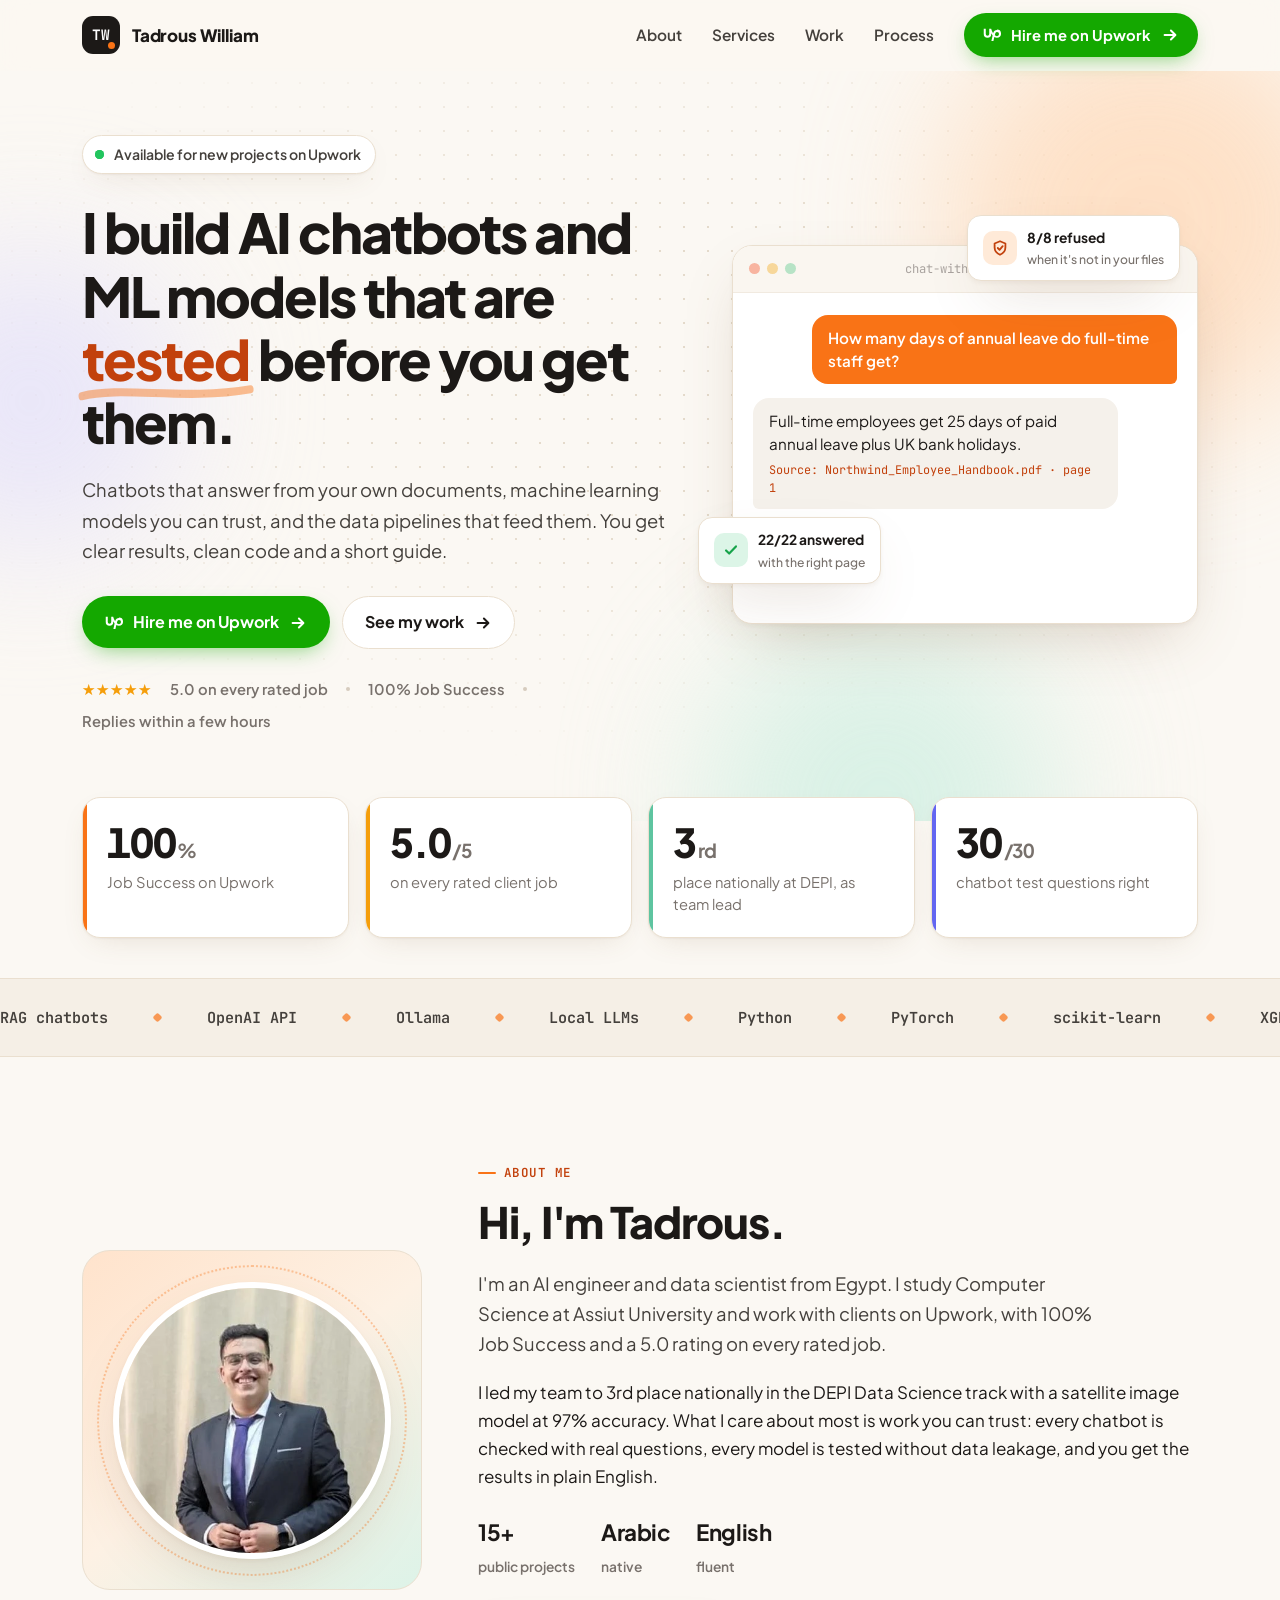
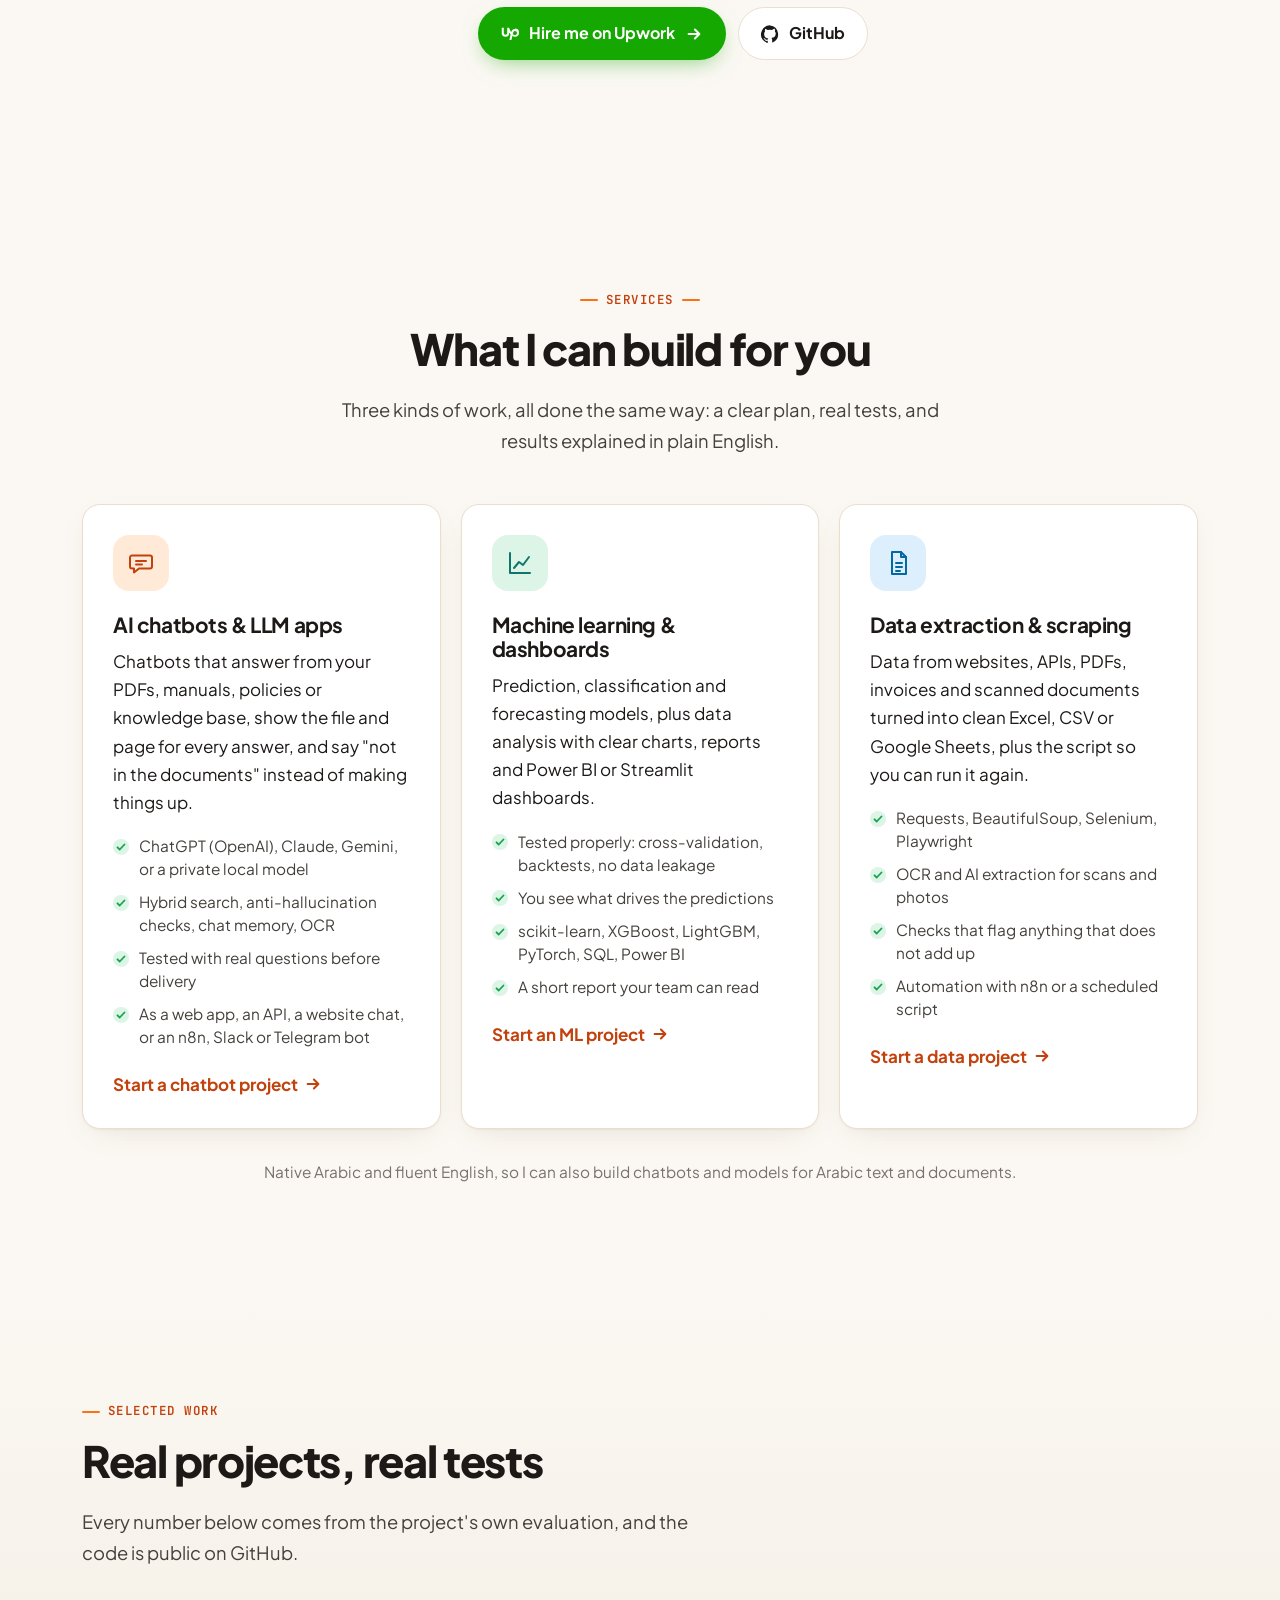
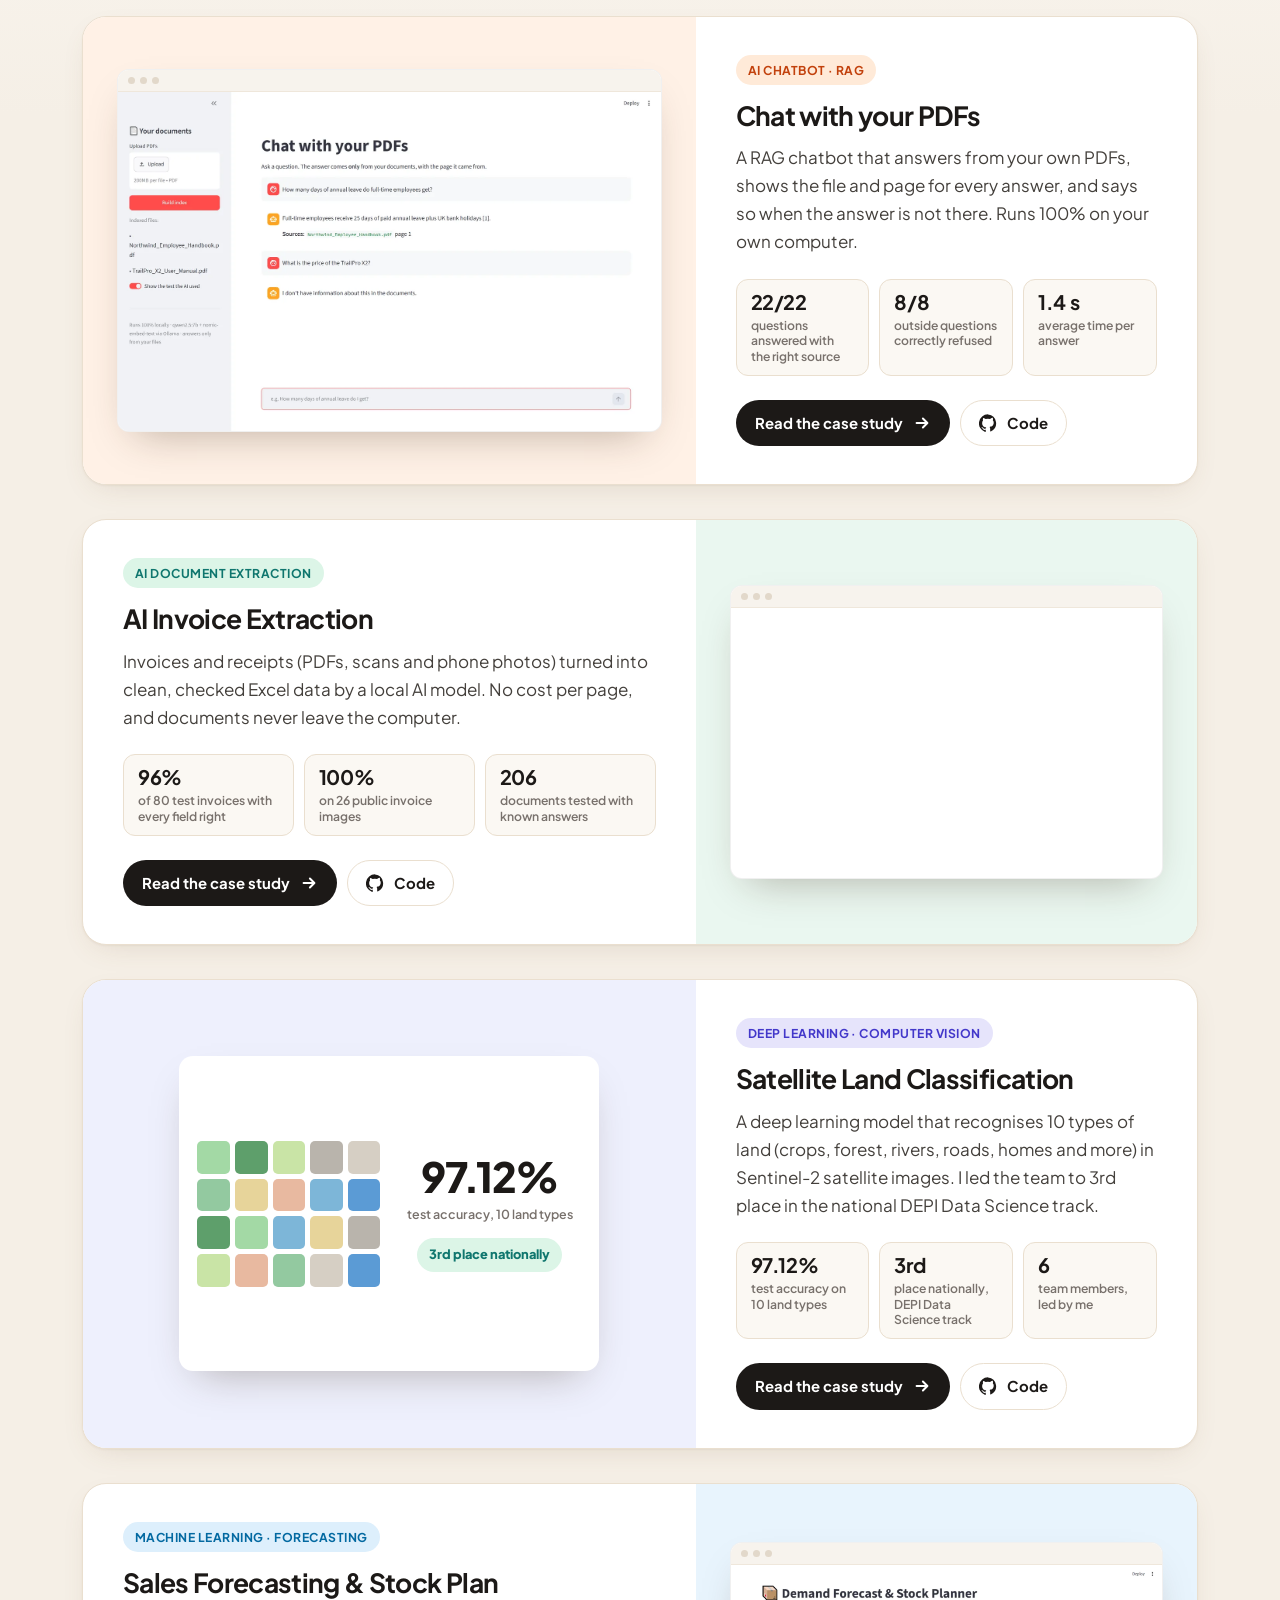
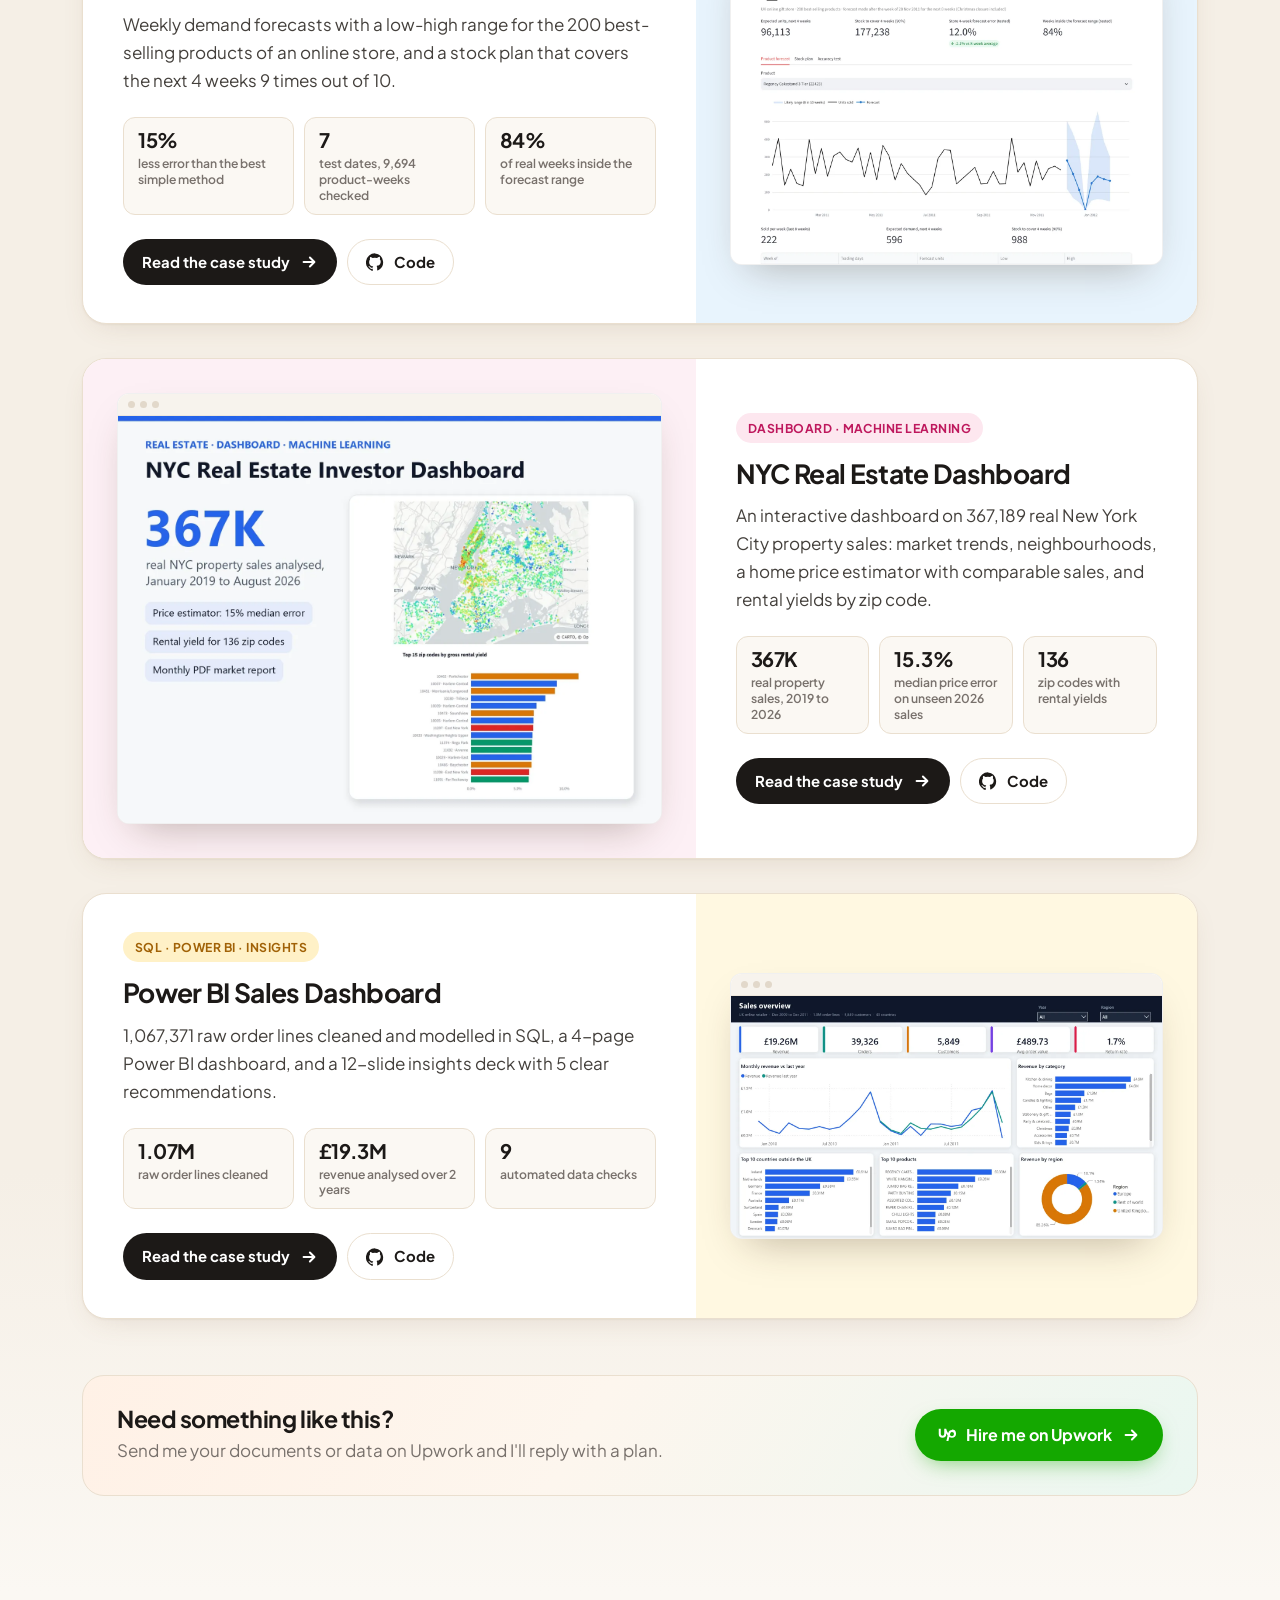
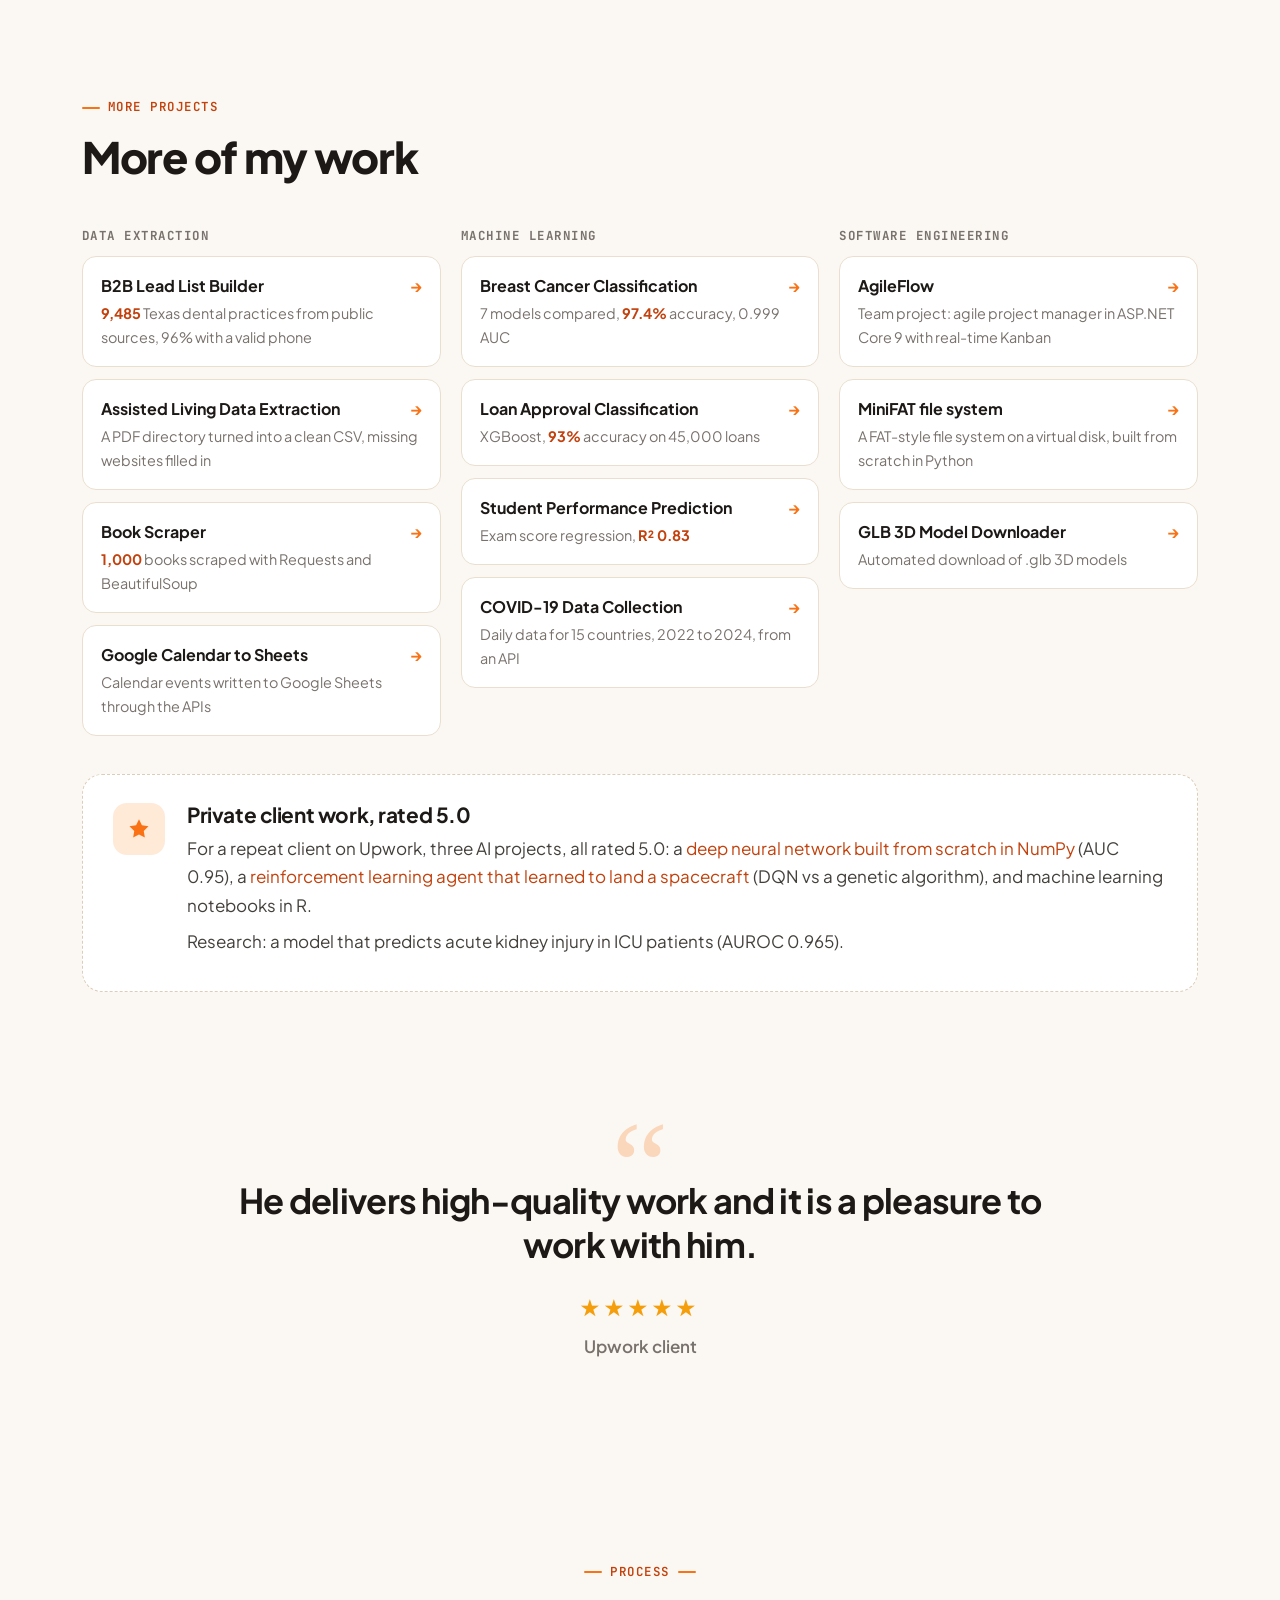
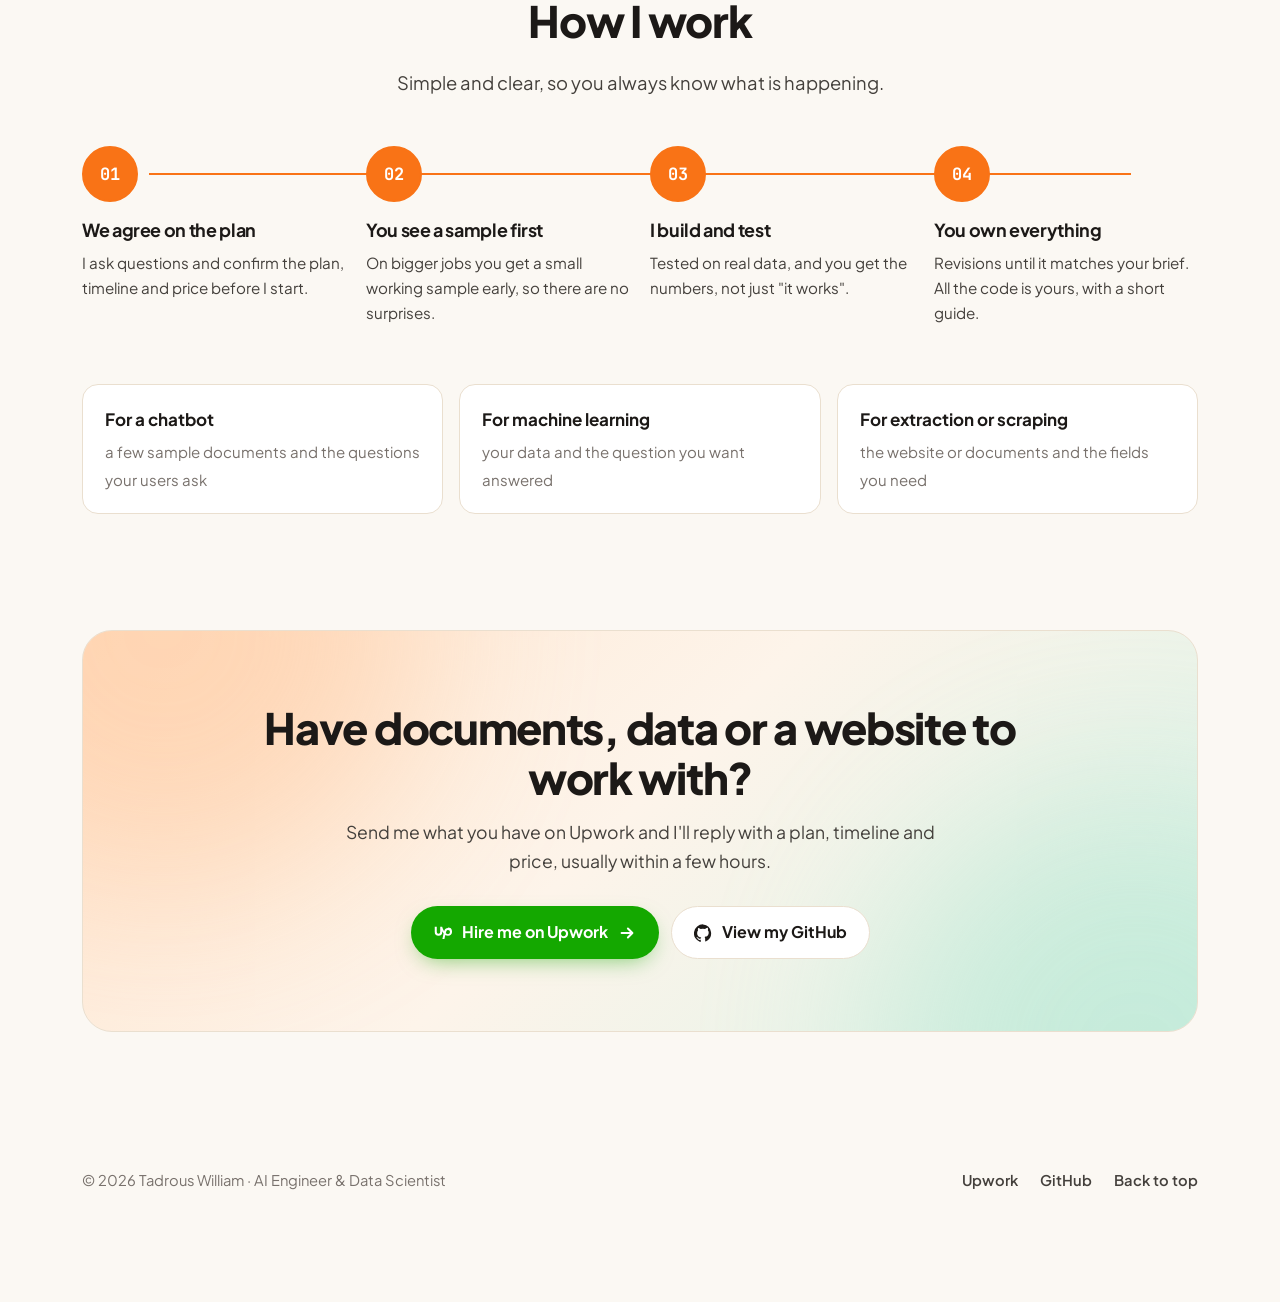
==== index.html @ ca78f8ed "Portfolio website: home page, 6 case studies, light animated design" ====
<!doctype html>
<html lang="en">
<head>
<meta charset="utf-8">
<meta name="viewport" content="width=device-width, initial-scale=1">
<title>Tadrous William | AI Engineer &amp; Data Scientist (RAG, ML)</title>
<meta name="description" content="Freelance AI engineer and data scientist. I build RAG chatbots that answer from your documents, tested ML models and data pipelines. 100% Job Success on Upwork.">
<link rel="canonical" href="https://tadrous-william.github.io/">
<meta name="theme-color" content="#FBF8F3">
<meta property="og:type" content="website">
<meta property="og:title" content="Tadrous William | AI Engineer &amp; Data Scientist (RAG, ML)">
<meta property="og:description" content="Freelance AI engineer and data scientist. I build RAG chatbots that answer from your documents, tested ML models and data pipelines. 100% Job Success on Upwork.">
<meta property="og:url" content="https://tadrous-william.github.io/">
<meta property="og:image" content="https://tadrous-william.github.io/og-image.jpg">
<meta property="og:image:width" content="1200">
<meta property="og:image:height" content="630">
<meta name="twitter:card" content="summary_large_image">
<link rel="icon" href="favicon.svg" type="image/svg+xml">
<link rel="icon" href="favicon-32.png" sizes="32x32" type="image/png">
<link rel="apple-touch-icon" href="apple-touch-icon.png">
<link rel="preconnect" href="https://fonts.googleapis.com">
<link rel="preconnect" href="https://fonts.gstatic.com" crossorigin>
<link href="https://fonts.googleapis.com/css2?family=JetBrains+Mono:wght@500;600;700&family=Plus+Jakarta+Sans:wght@400;500;600;700;800&display=swap" rel="stylesheet">
<link rel="stylesheet" href="assets/css/style.css?v=fecb1129">
<script>document.documentElement.classList.add("js")</script>
<script src="assets/js/main.js?v=fecb1129" defer></script>
<script type="application/ld+json">{"@context":"https://schema.org","@type":"Person","name":"Tadrous William","jobTitle":"AI Engineer & Data Scientist","url":"https://tadrous-william.github.io/","sameAs":["https://www.upwork.com/freelancers/~019622575b1d53884b","https://github.com/Tadrous-William"],"address":{"@type":"PostalAddress","addressCountry":"EG"},"knowsAbout":["Retrieval-augmented generation","Machine learning","Data science","Power BI","Web scraping"]}</script>
</head>
<body id="top">
<a class="skip" href="#main">Skip to content</a>
<header class="nav">
  <div class="wrap">
    <a class="brand" href="index.html" aria-label="Tadrous William, home"><span class="mono-mark">TW</span><span>Tadrous William</span></a>
    <nav class="nav-links" aria-label="Main">
      <a href="#about">About</a>
      <a href="#services">Services</a>
      <a href="#work">Work</a>
      <a href="#process">Process</a>
      <a class="btn btn-primary" href="https://www.upwork.com/freelancers/~019622575b1d53884b" target="_blank" rel="noopener"><svg viewBox="0 0 24 24" fill="currentColor" aria-hidden="true"><path d="M18.6 13.5c-1 0-2-.4-2.8-1.1l.2-1.1v-.1c.2-1.2.9-3.2 2.6-3.2a2.7 2.7 0 0 1 0 5.5Zm0-8.2c-2.4 0-4.3 1.6-5.1 4.2-1.2-1.8-2.1-4-2.6-5.8H8.3v7.1a2.3 2.3 0 0 1-4.6 0V3.7H1v7.1a5 5 0 0 0 10 0V9.6c.5 1 1.1 2 1.8 2.9l-1.6 7.4h2.7l1.2-5.4c1 .7 2.2 1.1 3.5 1.1a5.4 5.4 0 0 0 0-10.9Z"/></svg>Hire me on Upwork<svg class="arrow" viewBox="0 0 20 20" fill="none" stroke="currentColor" stroke-width="2.2" stroke-linecap="round" stroke-linejoin="round" aria-hidden="true"><path d="M4 10h11M11 5l5 5-5 5"/></svg></a>
    </nav>
    <button class="menu-btn" aria-label="Open menu" aria-expanded="false"><span></span><span></span><span></span></button>
  </div>
</header>
<main id="main">

<!-- HERO -->
<section class="hero">
  <div class="bg-dots"></div><div class="blob b1"></div><div class="blob b2"></div><div class="blob b3"></div>
  <div class="wrap hero-grid">
    <div>
      <div class="status rise"><span class="pulse"></span>Available for new projects on Upwork</div>
      <h1 class="rise d1">I build AI chatbots and ML models that are <span class="hl">tested<svg viewBox="0 0 200 20" preserveAspectRatio="none" aria-hidden="true"><path d="M3 14 C 50 5, 120 18, 197 8"/></svg></span> before you get them.</h1>
      <p class="lead rise d2">Chatbots that answer from your own documents, machine learning models you can trust, and the data pipelines that feed them. You get clear results, clean code and a short guide.</p>
      <div class="cta-row rise d3">
        <a class="btn btn-primary" href="https://www.upwork.com/freelancers/~019622575b1d53884b" target="_blank" rel="noopener"><svg viewBox="0 0 24 24" fill="currentColor" aria-hidden="true"><path d="M18.6 13.5c-1 0-2-.4-2.8-1.1l.2-1.1v-.1c.2-1.2.9-3.2 2.6-3.2a2.7 2.7 0 0 1 0 5.5Zm0-8.2c-2.4 0-4.3 1.6-5.1 4.2-1.2-1.8-2.1-4-2.6-5.8H8.3v7.1a2.3 2.3 0 0 1-4.6 0V3.7H1v7.1a5 5 0 0 0 10 0V9.6c.5 1 1.1 2 1.8 2.9l-1.6 7.4h2.7l1.2-5.4c1 .7 2.2 1.1 3.5 1.1a5.4 5.4 0 0 0 0-10.9Z"/></svg>Hire me on Upwork<svg class="arrow" viewBox="0 0 20 20" fill="none" stroke="currentColor" stroke-width="2.2" stroke-linecap="round" stroke-linejoin="round" aria-hidden="true"><path d="M4 10h11M11 5l5 5-5 5"/></svg></a>
        <a class="btn btn-ghost" href="#work">See my work<svg class="arrow" viewBox="0 0 20 20" fill="none" stroke="currentColor" stroke-width="2.2" stroke-linecap="round" stroke-linejoin="round" aria-hidden="true"><path d="M4 10h11M11 5l5 5-5 5"/></svg></a>
      </div>
      <div class="trust rise d3"><span class="stars" aria-hidden="true">★★★★★</span><span>5.0 on every rated job</span><span class="dot"></span><span>100% Job Success</span><span class="dot"></span><span>Replies within a few hours</span></div>
    </div>
    <div class="demo rise d4" aria-label="Animated demo of the PDF chatbot answering questions with sources">
      <div class="window">
        <div class="window-bar"><i></i><i></i><i></i><span>chat-with-your-pdfs</span></div>
        <div class="chat" aria-live="off"><div class="typing"><b></b><b></b><b></b></div></div>
      </div>
      <div class="chip-float c1"><span class="ic" style="background:#DCF5E7"><svg viewBox="0 0 20 20" fill="none" stroke="#16A34A" stroke-width="2.4" stroke-linecap="round" stroke-linejoin="round" aria-hidden="true"><path d="M4.5 10.5l3.5 3.5 7.5-8"/></svg></span><div>22/22 answered<small>with the right page</small></div></div>
      <div class="chip-float c2"><span class="ic" style="background:#FFEAD8"><svg viewBox="0 0 20 20" fill="none" stroke="#C2410C" stroke-width="2" stroke-linecap="round" stroke-linejoin="round" aria-hidden="true"><path d="M10 2.5l6 2.5v4.5c0 4-2.6 6.6-6 8-3.4-1.4-6-4-6-8V5z"/><path d="M7.5 10l2 2 3.5-4"/></svg></span><div>8/8 refused<small>when it's not in your files</small></div></div>
    </div>
  </div>
</section>

<!-- PROOF -->
<section class="proof" aria-label="Results">
  <div class="wrap proof-grid">
    <div class="stat reveal" style="--c:#F97316"><div class="num"><span data-count="100">100</span><small>%</small></div><p>Job Success on Upwork</p></div>
    <div class="stat reveal d1" style="--c:#F59E0B"><div class="num"><span data-count="5" data-decimals="1">5.0</span><small>/5</small></div><p>on every rated client job</p></div>
    <div class="stat reveal d2" style="--c:#5EC4A0"><div class="num"><span data-count="3">3</span><small>rd</small></div><p>place nationally at DEPI, as team lead</p></div>
    <div class="stat reveal d3" style="--c:#6366F1"><div class="num"><span data-count="30">30</span><small>/30</small></div><p>chatbot test questions right</p></div>
  </div>
</section>

<div class="marquee" aria-hidden="true"><div class="marquee-track"><span>RAG chatbots</span><span>OpenAI API</span><span>Ollama</span><span>Local LLMs</span><span>Python</span><span>PyTorch</span><span>scikit-learn</span><span>XGBoost</span><span>LightGBM</span><span>Streamlit</span><span>FastAPI</span><span>n8n</span><span>Power BI</span><span>SQL</span><span>OCR</span><span>Web scraping</span><span>Selenium</span><span>Playwright</span><span>Excel automation</span><span>RAG chatbots</span><span>OpenAI API</span><span>Ollama</span><span>Local LLMs</span><span>Python</span><span>PyTorch</span><span>scikit-learn</span><span>XGBoost</span><span>LightGBM</span><span>Streamlit</span><span>FastAPI</span><span>n8n</span><span>Power BI</span><span>SQL</span><span>OCR</span><span>Web scraping</span><span>Selenium</span><span>Playwright</span><span>Excel automation</span></div></div>

<!-- ABOUT -->
<section id="about">
  <div class="wrap about-grid">
    <div class="portrait reveal"><span class="ring r2"></span><div class="photo"><img src="assets/img/portrait.webp" alt="Tadrous William" width="440" height="440" loading="lazy"></div></div>
    <div class="reveal d1">
      <span class="eyebrow">About me</span>
      <h2>Hi, I'm Tadrous.</h2>
      <p class="lead">I'm an AI engineer and data scientist from Egypt. I study Computer Science at Assiut University and work with clients on Upwork, with 100% Job Success and a 5.0 rating on every rated job.</p>
      <p>I led my team to 3rd place nationally in the DEPI Data Science track with a satellite image model at 97% accuracy. What I care about most is work you can trust: every chatbot is checked with real questions, every model is tested without data leakage, and you get the results in plain English.</p>
      <div class="facts">
        <div><b>15+</b><span>public projects</span></div>
        <div><b>Arabic</b><span>native</span></div>
        <div><b>English</b><span>fluent</span></div>
      </div>
      <div class="cta-row"><a class="btn btn-primary" href="https://www.upwork.com/freelancers/~019622575b1d53884b" target="_blank" rel="noopener"><svg viewBox="0 0 24 24" fill="currentColor" aria-hidden="true"><path d="M18.6 13.5c-1 0-2-.4-2.8-1.1l.2-1.1v-.1c.2-1.2.9-3.2 2.6-3.2a2.7 2.7 0 0 1 0 5.5Zm0-8.2c-2.4 0-4.3 1.6-5.1 4.2-1.2-1.8-2.1-4-2.6-5.8H8.3v7.1a2.3 2.3 0 0 1-4.6 0V3.7H1v7.1a5 5 0 0 0 10 0V9.6c.5 1 1.1 2 1.8 2.9l-1.6 7.4h2.7l1.2-5.4c1 .7 2.2 1.1 3.5 1.1a5.4 5.4 0 0 0 0-10.9Z"/></svg>Hire me on Upwork<svg class="arrow" viewBox="0 0 20 20" fill="none" stroke="currentColor" stroke-width="2.2" stroke-linecap="round" stroke-linejoin="round" aria-hidden="true"><path d="M4 10h11M11 5l5 5-5 5"/></svg></a><a class="btn btn-ghost" href="https://github.com/Tadrous-William" target="_blank" rel="noopener"><svg viewBox="0 0 24 24" fill="currentColor" aria-hidden="true"><path d="M12 .5a12 12 0 0 0-3.8 23.4c.6.1.8-.3.8-.6v-2.2c-3.3.7-4-1.4-4-1.4-.6-1.4-1.4-1.8-1.4-1.8-1-.7.1-.7.1-.7 1.2.1 1.8 1.2 1.8 1.2 1 1.8 2.8 1.3 3.5 1 .1-.8.4-1.3.7-1.6-2.7-.3-5.5-1.3-5.5-5.9 0-1.3.5-2.4 1.2-3.2-.1-.3-.5-1.5.1-3.2 0 0 1-.3 3.3 1.2a11.5 11.5 0 0 1 6 0C17.3 4.7 18.3 5 18.3 5c.7 1.7.3 2.9.1 3.2.8.8 1.2 1.9 1.2 3.2 0 4.6-2.8 5.6-5.5 5.9.4.4.8 1.1.8 2.2v3.3c0 .3.2.7.8.6A12 12 0 0 0 12 .5Z"/></svg>GitHub</a></div>
    </div>
  </div>
</section>

<!-- SERVICES -->
<section id="services">
  <div class="wrap">
    <div class="section-head center reveal">
      <span class="eyebrow">Services</span>
      <h2>What I can build for you</h2>
      <p class="lead">Three kinds of work, all done the same way: a clear plan, real tests, and results explained in plain English.</p>
    </div>
    <div class="services-grid">
      <div class="card reveal">
        <div class="svc-icon" style="background:#FFEAD8;color:#C2410C"><svg viewBox="0 0 28 28" fill="none" stroke="currentColor" stroke-width="2" stroke-linecap="round" stroke-linejoin="round" aria-hidden="true"><path d="M5 6.5h18a2 2 0 0 1 2 2v9a2 2 0 0 1-2 2H12l-5 4v-4H5a2 2 0 0 1-2-2v-9a2 2 0 0 1 2-2Z"/><path class="dr" d="M9 12h10M9 15.5h6"/></svg></div>
        <h3>AI chatbots &amp; LLM apps</h3>
        <p>Chatbots that answer from your PDFs, manuals, policies or knowledge base, show the file and page for every answer, and say "not in the documents" instead of making things up.</p>
        <ul>
          <li>ChatGPT (OpenAI), Claude, Gemini, or a private local model</li>
          <li>Hybrid search, anti-hallucination checks, chat memory, OCR</li>
          <li>Tested with real questions before delivery</li>
          <li>As a web app, an API, a website chat, or an n8n, Slack or Telegram bot</li>
        </ul>
        <a class="more" href="https://www.upwork.com/freelancers/~019622575b1d53884b" target="_blank" rel="noopener">Start a chatbot project<svg class="arrow" viewBox="0 0 20 20" fill="none" stroke="currentColor" stroke-width="2.2" stroke-linecap="round" stroke-linejoin="round" aria-hidden="true"><path d="M4 10h11M11 5l5 5-5 5"/></svg></a>
      </div>
      <div class="card reveal d1">
        <div class="svc-icon" style="background:#DCF5E7;color:#0F766E"><svg viewBox="0 0 28 28" fill="none" stroke="currentColor" stroke-width="2" stroke-linecap="round" stroke-linejoin="round" aria-hidden="true"><path d="M4 24h20M4 4v20"/><path class="dr" d="M8 19l5-6 4 3 6-8"/></svg></div>
        <h3>Machine learning &amp; dashboards</h3>
        <p>Prediction, classification and forecasting models, plus data analysis with clear charts, reports and Power BI or Streamlit dashboards.</p>
        <ul>
          <li>Tested properly: cross-validation, backtests, no data leakage</li>
          <li>You see what drives the predictions</li>
          <li>scikit-learn, XGBoost, LightGBM, PyTorch, SQL, Power BI</li>
          <li>A short report your team can read</li>
        </ul>
        <a class="more" href="https://www.upwork.com/freelancers/~019622575b1d53884b" target="_blank" rel="noopener">Start an ML project<svg class="arrow" viewBox="0 0 20 20" fill="none" stroke="currentColor" stroke-width="2.2" stroke-linecap="round" stroke-linejoin="round" aria-hidden="true"><path d="M4 10h11M11 5l5 5-5 5"/></svg></a>
      </div>
      <div class="card reveal d2">
        <div class="svc-icon" style="background:#DDEFFC;color:#0369A1"><svg viewBox="0 0 28 28" fill="none" stroke="currentColor" stroke-width="2" stroke-linecap="round" stroke-linejoin="round" aria-hidden="true"><path d="M8 3h9l5 5v17H8z"/><path d="M17 3v5h5"/><path class="dr" d="M12 14h6M12 18h6M12 22h4"/></svg></div>
        <h3>Data extraction &amp; scraping</h3>
        <p>Data from websites, APIs, PDFs, invoices and scanned documents turned into clean Excel, CSV or Google Sheets, plus the script so you can run it again.</p>
        <ul>
          <li>Requests, BeautifulSoup, Selenium, Playwright</li>
          <li>OCR and AI extraction for scans and photos</li>
          <li>Checks that flag anything that does not add up</li>
          <li>Automation with n8n or a scheduled script</li>
        </ul>
        <a class="more" href="https://www.upwork.com/freelancers/~019622575b1d53884b" target="_blank" rel="noopener">Start a data project<svg class="arrow" viewBox="0 0 20 20" fill="none" stroke="currentColor" stroke-width="2.2" stroke-linecap="round" stroke-linejoin="round" aria-hidden="true"><path d="M4 10h11M11 5l5 5-5 5"/></svg></a>
      </div>
    </div>
    <p class="note reveal">Native Arabic and fluent English, so I can also build chatbots and models for Arabic text and documents.</p>
  </div>
</section>

<!-- WORK -->
<section id="work" style="background:linear-gradient(180deg, transparent, #F5EFE6 12%, #F5EFE6 88%, transparent)">
  <div class="wrap">
    <div class="section-head reveal">
      <span class="eyebrow">Selected work</span>
      <h2>Real projects, real tests</h2>
      <p class="lead">Every number below comes from the project's own evaluation, and the code is public on GitHub.</p>
    </div>
    <div class="work-list">
<article class="project reveal">
  <div class="shot" style="--tint:#FFF1E6"><div class="frame"><div class="fbar"><i></i><i></i><i></i></div><img src="assets/img/hero-rag-chat.webp" alt="The chat app: an answer with its PDF and page, and a refusal when the answer is not in the files" width="1400" height="875" loading="lazy" decoding="async"></div></div>
  <div class="body">
    <span class="tag" style="background:#FFEAD8;color:#C2410C">AI chatbot · RAG</span>
    <h3>Chat with your PDFs</h3>
    <p>A RAG chatbot that answers from your own PDFs, shows the file and page for every answer, and says so when the answer is not there. Runs 100% on your own computer.</p>
    <div class="pills"><div class="pill"><b>22/22</b><span>questions answered with the right source</span></div><div class="pill"><b>8/8</b><span>outside questions correctly refused</span></div><div class="pill"><b>1.4 s</b><span>average time per answer</span></div></div>
    <div class="actions">
      <a class="btn btn-dark" href="work/rag-pdf-chat.html">Read the case study<svg class="arrow" viewBox="0 0 20 20" fill="none" stroke="currentColor" stroke-width="2.2" stroke-linecap="round" stroke-linejoin="round" aria-hidden="true"><path d="M4 10h11M11 5l5 5-5 5"/></svg></a>
      <a class="btn btn-ghost" href="https://github.com/Tadrous-William/rag-pdf-chat" target="_blank" rel="noopener"><svg viewBox="0 0 24 24" fill="currentColor" aria-hidden="true"><path d="M12 .5a12 12 0 0 0-3.8 23.4c.6.1.8-.3.8-.6v-2.2c-3.3.7-4-1.4-4-1.4-.6-1.4-1.4-1.8-1.4-1.8-1-.7.1-.7.1-.7 1.2.1 1.8 1.2 1.8 1.2 1 1.8 2.8 1.3 3.5 1 .1-.8.4-1.3.7-1.6-2.7-.3-5.5-1.3-5.5-5.9 0-1.3.5-2.4 1.2-3.2-.1-.3-.5-1.5.1-3.2 0 0 1-.3 3.3 1.2a11.5 11.5 0 0 1 6 0C17.3 4.7 18.3 5 18.3 5c.7 1.7.3 2.9.1 3.2.8.8 1.2 1.9 1.2 3.2 0 4.6-2.8 5.6-5.5 5.9.4.4.8 1.1.8 2.2v3.3c0 .3.2.7.8.6A12 12 0 0 0 12 .5Z"/></svg>Code</a>
    </div>
  </div>
</article>
<article class="project flip reveal">
  <div class="shot" style="--tint:#EAF7F0"><div class="frame"><div class="fbar"><i></i><i></i><i></i></div><img src="assets/img/inv-before-after.webp" alt="Before: a noisy, tilted scanned invoice. After: every field extracted and all checks passed" width="1400" height="875" loading="lazy" decoding="async"></div></div>
  <div class="body">
    <span class="tag" style="background:#DCF5E7;color:#0F766E">AI document extraction</span>
    <h3>AI Invoice Extraction</h3>
    <p>Invoices and receipts (PDFs, scans and phone photos) turned into clean, checked Excel data by a local AI model. No cost per page, and documents never leave the computer.</p>
    <div class="pills"><div class="pill"><b>96%</b><span>of 80 test invoices with every field right</span></div><div class="pill"><b>100%</b><span>on 26 public invoice images</span></div><div class="pill"><b>206</b><span>documents tested with known answers</span></div></div>
    <div class="actions">
      <a class="btn btn-dark" href="work/ai-invoice-extraction.html">Read the case study<svg class="arrow" viewBox="0 0 20 20" fill="none" stroke="currentColor" stroke-width="2.2" stroke-linecap="round" stroke-linejoin="round" aria-hidden="true"><path d="M4 10h11M11 5l5 5-5 5"/></svg></a>
      <a class="btn btn-ghost" href="https://github.com/Tadrous-William/ai-invoice-extraction" target="_blank" rel="noopener"><svg viewBox="0 0 24 24" fill="currentColor" aria-hidden="true"><path d="M12 .5a12 12 0 0 0-3.8 23.4c.6.1.8-.3.8-.6v-2.2c-3.3.7-4-1.4-4-1.4-.6-1.4-1.4-1.8-1.4-1.8-1-.7.1-.7.1-.7 1.2.1 1.8 1.2 1.8 1.2 1 1.8 2.8 1.3 3.5 1 .1-.8.4-1.3.7-1.6-2.7-.3-5.5-1.3-5.5-5.9 0-1.3.5-2.4 1.2-3.2-.1-.3-.5-1.5.1-3.2 0 0 1-.3 3.3 1.2a11.5 11.5 0 0 1 6 0C17.3 4.7 18.3 5 18.3 5c.7 1.7.3 2.9.1 3.2.8.8 1.2 1.9 1.2 3.2 0 4.6-2.8 5.6-5.5 5.9.4.4.8 1.1.8 2.2v3.3c0 .3.2.7.8.6A12 12 0 0 0 12 .5Z"/></svg>Code</a>
    </div>
  </div>
</article>
<article class="project reveal">
  <div class="shot" style="--tint:#EEF0FD"><div class="sat" role="img" aria-label="Satellite tiles of 10 land types, 97.12% accuracy, 3rd place nationally">
  <div class="tiles"><i style="background:#A3D9A5;animation-delay:0.00s"></i><i style="background:#5E9F6B;animation-delay:0.18s"></i><i style="background:#C9E4A6;animation-delay:0.36s"></i><i style="background:#B9B4AC;animation-delay:0.54s"></i><i style="background:#D6CFC4;animation-delay:0.72s"></i><i style="background:#93C9A0;animation-delay:0.90s"></i><i style="background:#E7D49A;animation-delay:1.08s"></i><i style="background:#E8B9A0;animation-delay:1.26s"></i><i style="background:#7DB6D8;animation-delay:1.44s"></i><i style="background:#5B9BD5;animation-delay:1.62s"></i><i style="background:#5E9F6B;animation-delay:1.80s"></i><i style="background:#A3D9A5;animation-delay:1.98s"></i><i style="background:#7DB6D8;animation-delay:2.16s"></i><i style="background:#E7D49A;animation-delay:2.34s"></i><i style="background:#B9B4AC;animation-delay:2.52s"></i><i style="background:#C9E4A6;animation-delay:2.70s"></i><i style="background:#E8B9A0;animation-delay:2.88s"></i><i style="background:#93C9A0;animation-delay:3.06s"></i><i style="background:#D6CFC4;animation-delay:3.24s"></i><i style="background:#5B9BD5;animation-delay:3.42s"></i></div>
  <div class="sat-score"><b>97.12%</b><span>test accuracy, 10 land types</span><div class="medal">3rd place nationally</div></div>
</div></div>
  <div class="body">
    <span class="tag" style="background:#E6E4FB;color:#4338CA">Deep learning · Computer vision</span>
    <h3>Satellite Land Classification</h3>
    <p>A deep learning model that recognises 10 types of land (crops, forest, rivers, roads, homes and more) in Sentinel-2 satellite images. I led the team to 3rd place in the national DEPI Data Science track.</p>
    <div class="pills"><div class="pill"><b>97.12%</b><span>test accuracy on 10 land types</span></div><div class="pill"><b>3rd</b><span>place nationally, DEPI Data Science track</span></div><div class="pill"><b>6</b><span>team members, led by me</span></div></div>
    <div class="actions">
      <a class="btn btn-dark" href="work/sentinel2-land-classification.html">Read the case study<svg class="arrow" viewBox="0 0 20 20" fill="none" stroke="currentColor" stroke-width="2.2" stroke-linecap="round" stroke-linejoin="round" aria-hidden="true"><path d="M4 10h11M11 5l5 5-5 5"/></svg></a>
      <a class="btn btn-ghost" href="https://github.com/Tadrous-William/sentinel2-land-classification" target="_blank" rel="noopener"><svg viewBox="0 0 24 24" fill="currentColor" aria-hidden="true"><path d="M12 .5a12 12 0 0 0-3.8 23.4c.6.1.8-.3.8-.6v-2.2c-3.3.7-4-1.4-4-1.4-.6-1.4-1.4-1.8-1.4-1.8-1-.7.1-.7.1-.7 1.2.1 1.8 1.2 1.8 1.2 1 1.8 2.8 1.3 3.5 1 .1-.8.4-1.3.7-1.6-2.7-.3-5.5-1.3-5.5-5.9 0-1.3.5-2.4 1.2-3.2-.1-.3-.5-1.5.1-3.2 0 0 1-.3 3.3 1.2a11.5 11.5 0 0 1 6 0C17.3 4.7 18.3 5 18.3 5c.7 1.7.3 2.9.1 3.2.8.8 1.2 1.9 1.2 3.2 0 4.6-2.8 5.6-5.5 5.9.4.4.8 1.1.8 2.2v3.3c0 .3.2.7.8.6A12 12 0 0 0 12 .5Z"/></svg>Code</a>
    </div>
  </div>
</article>
<article class="project flip reveal">
  <div class="shot" style="--tint:#E8F4FD"><div class="frame"><div class="fbar"><i></i><i></i><i></i></div><img src="assets/img/fc-app-product.webp" alt="Forecast app: one product&#x27;s history, 8-week forecast and low-high range" width="1400" height="972" loading="lazy" decoding="async"></div></div>
  <div class="body">
    <span class="tag" style="background:#DDEFFC;color:#0369A1">Machine learning · Forecasting</span>
    <h3>Sales Forecasting &amp; Stock Plan</h3>
    <p>Weekly demand forecasts with a low-high range for the 200 best-selling products of an online store, and a stock plan that covers the next 4 weeks 9 times out of 10.</p>
    <div class="pills"><div class="pill"><b>15%</b><span>less error than the best simple method</span></div><div class="pill"><b>7</b><span>test dates, 9,694 product-weeks checked</span></div><div class="pill"><b>84%</b><span>of real weeks inside the forecast range</span></div></div>
    <div class="actions">
      <a class="btn btn-dark" href="work/sales-forecasting.html">Read the case study<svg class="arrow" viewBox="0 0 20 20" fill="none" stroke="currentColor" stroke-width="2.2" stroke-linecap="round" stroke-linejoin="round" aria-hidden="true"><path d="M4 10h11M11 5l5 5-5 5"/></svg></a>
      <a class="btn btn-ghost" href="https://github.com/Tadrous-William/sales-forecasting" target="_blank" rel="noopener"><svg viewBox="0 0 24 24" fill="currentColor" aria-hidden="true"><path d="M12 .5a12 12 0 0 0-3.8 23.4c.6.1.8-.3.8-.6v-2.2c-3.3.7-4-1.4-4-1.4-.6-1.4-1.4-1.8-1.4-1.8-1-.7.1-.7.1-.7 1.2.1 1.8 1.2 1.8 1.2 1 1.8 2.8 1.3 3.5 1 .1-.8.4-1.3.7-1.6-2.7-.3-5.5-1.3-5.5-5.9 0-1.3.5-2.4 1.2-3.2-.1-.3-.5-1.5.1-3.2 0 0 1-.3 3.3 1.2a11.5 11.5 0 0 1 6 0C17.3 4.7 18.3 5 18.3 5c.7 1.7.3 2.9.1 3.2.8.8 1.2 1.9 1.2 3.2 0 4.6-2.8 5.6-5.5 5.9.4.4.8 1.1.8 2.2v3.3c0 .3.2.7.8.6A12 12 0 0 0 12 .5Z"/></svg>Code</a>
    </div>
  </div>
</article>
<article class="project reveal">
  <div class="shot" style="--tint:#FDF0F5"><div class="frame"><div class="fbar"><i></i><i></i><i></i></div><img src="assets/img/nyc-cover.webp" alt="NYC real estate investor dashboard" width="1400" height="1050" loading="lazy" decoding="async"></div></div>
  <div class="body">
    <span class="tag" style="background:#FDE7EF;color:#BE185D">Dashboard · Machine learning</span>
    <h3>NYC Real Estate Dashboard</h3>
    <p>An interactive dashboard on 367,189 real New York City property sales: market trends, neighbourhoods, a home price estimator with comparable sales, and rental yields by zip code.</p>
    <div class="pills"><div class="pill"><b>367K</b><span>real property sales, 2019 to 2026</span></div><div class="pill"><b>15.3%</b><span>median price error on unseen 2026 sales</span></div><div class="pill"><b>136</b><span>zip codes with rental yields</span></div></div>
    <div class="actions">
      <a class="btn btn-dark" href="work/nyc-real-estate-dashboard.html">Read the case study<svg class="arrow" viewBox="0 0 20 20" fill="none" stroke="currentColor" stroke-width="2.2" stroke-linecap="round" stroke-linejoin="round" aria-hidden="true"><path d="M4 10h11M11 5l5 5-5 5"/></svg></a>
      <a class="btn btn-ghost" href="https://github.com/Tadrous-William/nyc-real-estate-dashboard" target="_blank" rel="noopener"><svg viewBox="0 0 24 24" fill="currentColor" aria-hidden="true"><path d="M12 .5a12 12 0 0 0-3.8 23.4c.6.1.8-.3.8-.6v-2.2c-3.3.7-4-1.4-4-1.4-.6-1.4-1.4-1.8-1.4-1.8-1-.7.1-.7.1-.7 1.2.1 1.8 1.2 1.8 1.2 1 1.8 2.8 1.3 3.5 1 .1-.8.4-1.3.7-1.6-2.7-.3-5.5-1.3-5.5-5.9 0-1.3.5-2.4 1.2-3.2-.1-.3-.5-1.5.1-3.2 0 0 1-.3 3.3 1.2a11.5 11.5 0 0 1 6 0C17.3 4.7 18.3 5 18.3 5c.7 1.7.3 2.9.1 3.2.8.8 1.2 1.9 1.2 3.2 0 4.6-2.8 5.6-5.5 5.9.4.4.8 1.1.8 2.2v3.3c0 .3.2.7.8.6A12 12 0 0 0 12 .5Z"/></svg>Code</a>
    </div>
  </div>
</article>
<article class="project flip reveal">
  <div class="shot" style="--tint:#FFF8E1"><div class="frame"><div class="fbar"><i></i><i></i><i></i></div><img src="assets/img/pbi-overview.webp" alt="Power BI sales overview page" width="1422" height="800" loading="lazy" decoding="async"></div></div>
  <div class="body">
    <span class="tag" style="background:#FFF1C7;color:#A16207">SQL · Power BI · Insights</span>
    <h3>Power BI Sales Dashboard</h3>
    <p>1,067,371 raw order lines cleaned and modelled in SQL, a 4-page Power BI dashboard, and a 12-slide insights deck with 5 clear recommendations.</p>
    <div class="pills"><div class="pill"><b>1.07M</b><span>raw order lines cleaned</span></div><div class="pill"><b>£19.3M</b><span>revenue analysed over 2 years</span></div><div class="pill"><b>9</b><span>automated data checks</span></div></div>
    <div class="actions">
      <a class="btn btn-dark" href="work/powerbi-sales-dashboard.html">Read the case study<svg class="arrow" viewBox="0 0 20 20" fill="none" stroke="currentColor" stroke-width="2.2" stroke-linecap="round" stroke-linejoin="round" aria-hidden="true"><path d="M4 10h11M11 5l5 5-5 5"/></svg></a>
      <a class="btn btn-ghost" href="https://github.com/Tadrous-William/powerbi-sales-dashboard" target="_blank" rel="noopener"><svg viewBox="0 0 24 24" fill="currentColor" aria-hidden="true"><path d="M12 .5a12 12 0 0 0-3.8 23.4c.6.1.8-.3.8-.6v-2.2c-3.3.7-4-1.4-4-1.4-.6-1.4-1.4-1.8-1.4-1.8-1-.7.1-.7.1-.7 1.2.1 1.8 1.2 1.8 1.2 1 1.8 2.8 1.3 3.5 1 .1-.8.4-1.3.7-1.6-2.7-.3-5.5-1.3-5.5-5.9 0-1.3.5-2.4 1.2-3.2-.1-.3-.5-1.5.1-3.2 0 0 1-.3 3.3 1.2a11.5 11.5 0 0 1 6 0C17.3 4.7 18.3 5 18.3 5c.7 1.7.3 2.9.1 3.2.8.8 1.2 1.9 1.2 3.2 0 4.6-2.8 5.6-5.5 5.9.4.4.8 1.1.8 2.2v3.3c0 .3.2.7.8.6A12 12 0 0 0 12 .5Z"/></svg>Code</a>
    </div>
  </div>
</article>
    </div>
    <div class="strip reveal">
      <div><h3>Need something like this?</h3><p>Send me your documents or data on Upwork and I'll reply with a plan.</p></div>
      <a class="btn btn-primary" href="https://www.upwork.com/freelancers/~019622575b1d53884b" target="_blank" rel="noopener"><svg viewBox="0 0 24 24" fill="currentColor" aria-hidden="true"><path d="M18.6 13.5c-1 0-2-.4-2.8-1.1l.2-1.1v-.1c.2-1.2.9-3.2 2.6-3.2a2.7 2.7 0 0 1 0 5.5Zm0-8.2c-2.4 0-4.3 1.6-5.1 4.2-1.2-1.8-2.1-4-2.6-5.8H8.3v7.1a2.3 2.3 0 0 1-4.6 0V3.7H1v7.1a5 5 0 0 0 10 0V9.6c.5 1 1.1 2 1.8 2.9l-1.6 7.4h2.7l1.2-5.4c1 .7 2.2 1.1 3.5 1.1a5.4 5.4 0 0 0 0-10.9Z"/></svg>Hire me on Upwork<svg class="arrow" viewBox="0 0 20 20" fill="none" stroke="currentColor" stroke-width="2.2" stroke-linecap="round" stroke-linejoin="round" aria-hidden="true"><path d="M4 10h11M11 5l5 5-5 5"/></svg></a>
    </div>
  </div>
</section>

<!-- MORE -->
<section id="more">
  <div class="wrap">
    <div class="section-head reveal">
      <span class="eyebrow">More projects</span>
      <h2>More of my work</h2>
    </div>
    <div class="more-grid">
      <div class="group reveal">
        <h4>Data extraction</h4>
        <a class="mini" href="https://github.com/Tadrous-William/business-lead-list" target="_blank" rel="noopener"><b>B2B Lead List Builder</b><span><em>9,485</em> Texas dental practices from public sources, 96% with a valid phone</span></a>
        <a class="mini" href="https://github.com/Tadrous-William/assisted-living-data-extraction" target="_blank" rel="noopener"><b>Assisted Living Data Extraction</b><span>A PDF directory turned into a clean CSV, missing websites filled in</span></a>
        <a class="mini" href="https://github.com/Tadrous-William/book-scraping-project" target="_blank" rel="noopener"><b>Book Scraper</b><span><em>1,000</em> books scraped with Requests and BeautifulSoup</span></a>
        <a class="mini" href="https://github.com/Tadrous-William/google-calendar-to-sheets-automation" target="_blank" rel="noopener"><b>Google Calendar to Sheets</b><span>Calendar events written to Google Sheets through the APIs</span></a>
      </div>
      <div class="group reveal d1">
        <h4>Machine learning</h4>
        <a class="mini" href="https://github.com/Tadrous-William/breast-cancer-classification" target="_blank" rel="noopener"><b>Breast Cancer Classification</b><span>7 models compared, <em>97.4%</em> accuracy, 0.999 AUC</span></a>
        <a class="mini" href="https://github.com/Tadrous-William/loan-approval-classification" target="_blank" rel="noopener"><b>Loan Approval Classification</b><span>XGBoost, <em>93%</em> accuracy on 45,000 loans</span></a>
        <a class="mini" href="https://github.com/Tadrous-William/student-performance-prediction" target="_blank" rel="noopener"><b>Student Performance Prediction</b><span>Exam score regression, <em>R² 0.83</em></span></a>
        <a class="mini" href="https://github.com/Tadrous-William/covid19-data-collection-python" target="_blank" rel="noopener"><b>COVID-19 Data Collection</b><span>Daily data for 15 countries, 2022 to 2024, from an API</span></a>
      </div>
      <div class="group reveal d2">
        <h4>Software engineering</h4>
        <a class="mini" href="https://github.com/Tadrous-William/AgileFlow-.net" target="_blank" rel="noopener"><b>AgileFlow</b><span>Team project: agile project manager in ASP.NET Core 9 with real-time Kanban</span></a>
        <a class="mini" href="https://github.com/Tadrous-William/OS-Tasks" target="_blank" rel="noopener"><b>MiniFAT file system</b><span>A FAT-style file system on a virtual disk, built from scratch in Python</span></a>
        <a class="mini" href="https://github.com/Tadrous-William/glb-3d-model-downloader" target="_blank" rel="noopener"><b>GLB 3D Model Downloader</b><span>Automated download of .glb 3D models</span></a>
      </div>
    </div>
    <div class="client reveal">
      <div class="badge"><svg viewBox="0 0 24 24" fill="#F97316" aria-hidden="true"><path d="M12 3l2.7 5.6 6.1.9-4.4 4.3 1 6.1L12 17l-5.4 2.9 1-6.1-4.4-4.3 6.1-.9z"/></svg></div>
      <div>
        <h3>Private client work, rated 5.0</h3>
        <p>For a repeat client on Upwork, three AI projects, all rated 5.0: a <a href="https://www.upwork.com/freelancers/~019622575b1d53884b?p=2105393879232954368" target="_blank" rel="noopener">deep neural network built from scratch in NumPy</a> (AUC 0.95), a <a href="https://www.upwork.com/freelancers/~019622575b1d53884b?p=2105394494344470528" target="_blank" rel="noopener">reinforcement learning agent that learned to land a spacecraft</a> (DQN vs a genetic algorithm), and machine learning notebooks in R.</p>
        <p>Research: a model that predicts acute kidney injury in ICU patients (AUROC 0.965).</p>
      </div>
    </div>
  </div>
</section>

<!-- TESTIMONIAL -->
<section style="padding-top:40px">
  <div class="wrap">
    <div class="quote-box reveal">
      <span class="quote-mark" aria-hidden="true">&ldquo;</span>
      <blockquote>He delivers high-quality work and it is a pleasure to work with him.</blockquote>
      <div class="stars5" aria-label="5 out of 5 stars">★★★★★</div>
      <cite>Upwork client</cite>
    </div>
  </div>
</section>

<!-- PROCESS -->
<section id="process">
  <div class="wrap">
    <div class="section-head center reveal">
      <span class="eyebrow">Process</span>
      <h2>How I work</h2>
      <p class="lead">Simple and clear, so you always know what is happening.</p>
    </div>
    <div class="steps">
      <span class="line"></span>
      <div class="step"><div class="n">01</div><h3>We agree on the plan</h3><p>I ask questions and confirm the plan, timeline and price before I start.</p></div>
      <div class="step"><div class="n">02</div><h3>You see a sample first</h3><p>On bigger jobs you get a small working sample early, so there are no surprises.</p></div>
      <div class="step"><div class="n">03</div><h3>I build and test</h3><p>Tested on real data, and you get the numbers, not just "it works".</p></div>
      <div class="step"><div class="n">04</div><h3>You own everything</h3><p>Revisions until it matches your brief. All the code is yours, with a short guide.</p></div>
    </div>
    <div class="send reveal">
      <div><b>For a chatbot</b><span>a few sample documents and the questions your users ask</span></div>
      <div><b>For machine learning</b><span>your data and the question you want answered</span></div>
      <div><b>For extraction or scraping</b><span>the website or documents and the fields you need</span></div>
    </div>
  </div>
</section>

<!-- CONTACT -->
<section id="contact" style="padding-top:20px">
  <div class="wrap">
    <div class="final reveal">
      <span class="glow g1"></span><span class="glow g2"></span>
      <h2>Have documents, data or a website to work with?</h2>
      <p>Send me what you have on Upwork and I'll reply with a plan, timeline and price, usually within a few hours.</p>
      <div class="cta-row"><a class="btn btn-primary" href="https://www.upwork.com/freelancers/~019622575b1d53884b" target="_blank" rel="noopener"><svg viewBox="0 0 24 24" fill="currentColor" aria-hidden="true"><path d="M18.6 13.5c-1 0-2-.4-2.8-1.1l.2-1.1v-.1c.2-1.2.9-3.2 2.6-3.2a2.7 2.7 0 0 1 0 5.5Zm0-8.2c-2.4 0-4.3 1.6-5.1 4.2-1.2-1.8-2.1-4-2.6-5.8H8.3v7.1a2.3 2.3 0 0 1-4.6 0V3.7H1v7.1a5 5 0 0 0 10 0V9.6c.5 1 1.1 2 1.8 2.9l-1.6 7.4h2.7l1.2-5.4c1 .7 2.2 1.1 3.5 1.1a5.4 5.4 0 0 0 0-10.9Z"/></svg>Hire me on Upwork<svg class="arrow" viewBox="0 0 20 20" fill="none" stroke="currentColor" stroke-width="2.2" stroke-linecap="round" stroke-linejoin="round" aria-hidden="true"><path d="M4 10h11M11 5l5 5-5 5"/></svg></a><a class="btn btn-ghost" href="https://github.com/Tadrous-William" target="_blank" rel="noopener"><svg viewBox="0 0 24 24" fill="currentColor" aria-hidden="true"><path d="M12 .5a12 12 0 0 0-3.8 23.4c.6.1.8-.3.8-.6v-2.2c-3.3.7-4-1.4-4-1.4-.6-1.4-1.4-1.8-1.4-1.8-1-.7.1-.7.1-.7 1.2.1 1.8 1.2 1.8 1.2 1 1.8 2.8 1.3 3.5 1 .1-.8.4-1.3.7-1.6-2.7-.3-5.5-1.3-5.5-5.9 0-1.3.5-2.4 1.2-3.2-.1-.3-.5-1.5.1-3.2 0 0 1-.3 3.3 1.2a11.5 11.5 0 0 1 6 0C17.3 4.7 18.3 5 18.3 5c.7 1.7.3 2.9.1 3.2.8.8 1.2 1.9 1.2 3.2 0 4.6-2.8 5.6-5.5 5.9.4.4.8 1.1.8 2.2v3.3c0 .3.2.7.8.6A12 12 0 0 0 12 .5Z"/></svg>View my GitHub</a></div>
    </div>
  </div>
</section>

</main>
<footer>
  <div class="wrap">
    <span>© <span id="year">2026</span> Tadrous William · AI Engineer &amp; Data Scientist</span>
    <nav aria-label="Footer">
      <a href="https://www.upwork.com/freelancers/~019622575b1d53884b" target="_blank" rel="noopener">Upwork</a>
      <a href="https://github.com/Tadrous-William" target="_blank" rel="noopener">GitHub</a>
      <a href="index.html#top">Back to top</a>
    </nav>
  </div>
</footer>
<div class="sticky-cta"><a class="btn btn-primary" href="https://www.upwork.com/freelancers/~019622575b1d53884b" target="_blank" rel="noopener"><svg viewBox="0 0 24 24" fill="currentColor" aria-hidden="true"><path d="M18.6 13.5c-1 0-2-.4-2.8-1.1l.2-1.1v-.1c.2-1.2.9-3.2 2.6-3.2a2.7 2.7 0 0 1 0 5.5Zm0-8.2c-2.4 0-4.3 1.6-5.1 4.2-1.2-1.8-2.1-4-2.6-5.8H8.3v7.1a2.3 2.3 0 0 1-4.6 0V3.7H1v7.1a5 5 0 0 0 10 0V9.6c.5 1 1.1 2 1.8 2.9l-1.6 7.4h2.7l1.2-5.4c1 .7 2.2 1.1 3.5 1.1a5.4 5.4 0 0 0 0-10.9Z"/></svg>Hire me on Upwork<svg class="arrow" viewBox="0 0 20 20" fill="none" stroke="currentColor" stroke-width="2.2" stroke-linecap="round" stroke-linejoin="round" aria-hidden="true"><path d="M4 10h11M11 5l5 5-5 5"/></svg></a></div>
</body>
</html>
---- assets/css/style.css ----
/* Tadrous William portfolio: light, warm, quietly animated */

:root {
  --bg: #FBF8F3;
  --bg-2: #F5EFE6;
  --surface: #FFFFFF;
  --border: #EADFCF;
  --border-2: #F1EAE0;
  --ink: #1C1917;
  --ink-2: #44403C;
  --muted: #78716C;
  --accent: #F97316;
  --accent-ink: #C2410C;
  --accent-soft: #FFEAD8;
  --mint: #DCF5E7;   --mint-ink: #0F766E;
  --lilac: #E6E4FB;  --lilac-ink: #4338CA;
  --sky: #DDEFFC;    --sky-ink: #0369A1;
  --rose: #FDE7EF;   --rose-ink: #BE185D;
  --green: #16A34A;
  --upwork: #14A800;
  --radius: 18px;
  --shadow: 0 1px 2px rgba(124, 90, 58, .06), 0 10px 30px -12px rgba(124, 90, 58, .18);
  --shadow-lg: 0 2px 4px rgba(124, 90, 58, .06), 0 24px 60px -20px rgba(124, 90, 58, .28);
  --font: "Plus Jakarta Sans", "Segoe UI", system-ui, -apple-system, Arial, sans-serif;
  --mono: "JetBrains Mono", "Cascadia Code", Consolas, Menlo, monospace;
  --max: 1160px;
}

*, *::before, *::after { box-sizing: border-box; }
html { scroll-behavior: smooth; -webkit-text-size-adjust: 100%; }
body {
  margin: 0; background: var(--bg); color: var(--ink);
  font-family: var(--font); font-size: 17px; line-height: 1.65;
  -webkit-font-smoothing: antialiased; overflow-x: hidden;
}
img { max-width: 100%; height: auto; display: block; }
a { color: var(--accent-ink); text-decoration: none; }
a:hover { text-decoration: underline; text-underline-offset: 3px; }
h1, h2, h3, h4 { line-height: 1.15; margin: 0 0 .5em; letter-spacing: -.02em; color: var(--ink); }
h1 { font-size: clamp(2.2rem, 4.3vw, 3.55rem); font-weight: 800; letter-spacing: -.035em; }
h2 { font-size: clamp(1.8rem, 3.6vw, 2.7rem); font-weight: 800; letter-spacing: -.03em; }
h3 { font-size: 1.3rem; font-weight: 700; }
p { margin: 0 0 1em; }
::selection { background: var(--accent-soft); color: var(--ink); }
:focus-visible { outline: 3px solid var(--accent); outline-offset: 3px; border-radius: 6px; }

.skip { position: absolute; left: -999px; top: 8px; background: var(--ink); color: #fff; padding: 10px 16px; border-radius: 10px; z-index: 100; }
.skip:focus { left: 16px; }

.wrap { width: 100%; max-width: var(--max); margin: 0 auto; padding: 0 22px; }
section { padding: 96px 0; position: relative; }
.eyebrow {
  display: inline-flex; align-items: center; gap: 8px;
  font-family: var(--mono); font-size: .78rem; font-weight: 600; letter-spacing: .12em; text-transform: uppercase;
  color: var(--accent-ink); margin-bottom: 14px;
}
.eyebrow::before { content: ""; width: 18px; height: 2px; background: var(--accent); border-radius: 2px; }
.lead { font-size: 1.15rem; color: var(--ink-2); max-width: 640px; }
.section-head { margin-bottom: 48px; }
.section-head.center { text-align: center; }
.section-head.center .lead { margin: 0 auto; }
.section-head.center .eyebrow::after { content: ""; width: 18px; height: 2px; background: var(--accent); border-radius: 2px; }

/* ---------- buttons ---------- */
.btn {
  display: inline-flex; align-items: center; justify-content: center; gap: 10px;
  min-height: 48px; padding: 12px 22px; border-radius: 999px;
  font-weight: 700; font-size: 1rem; text-decoration: none !important; cursor: pointer;
  border: 1.5px solid transparent; transition: transform .2s ease, box-shadow .2s ease, background .2s ease;
  white-space: nowrap;
}
.btn:hover { transform: translateY(-2px); }
.btn-primary { background: var(--upwork); color: #fff; box-shadow: 0 8px 22px -8px rgba(20, 168, 0, .55); }
.btn-primary:hover { box-shadow: 0 12px 28px -8px rgba(20, 168, 0, .6); background: #129600; }
.btn-ghost { background: var(--surface); color: var(--ink); border-color: var(--border); }
.btn-ghost:hover { border-color: var(--ink); }
.btn-dark { background: var(--ink); color: #fff; }
.btn svg { width: 18px; height: 18px; flex: none; }
.btn .arrow { transition: transform .2s ease; }
.btn:hover .arrow { transform: translateX(4px); }

/* ---------- nav ---------- */
.nav {
  position: sticky; top: 0; z-index: 50;
  background: rgba(251, 248, 243, .78); backdrop-filter: saturate(160%) blur(14px); -webkit-backdrop-filter: saturate(160%) blur(14px);
  border-bottom: 1px solid transparent; transition: border-color .3s ease, background .3s ease;
}
.nav.scrolled { border-bottom-color: var(--border); background: rgba(251, 248, 243, .92); }
.nav .wrap { display: flex; align-items: center; justify-content: space-between; height: 70px; gap: 16px; }
.brand { display: flex; align-items: center; gap: 12px; color: var(--ink); font-weight: 800; letter-spacing: -.01em; text-decoration: none !important; }
.mono-mark {
  width: 38px; height: 38px; border-radius: 11px; display: grid; place-items: center;
  background: var(--ink); color: #fff; font-family: var(--mono); font-size: .9rem; font-weight: 700; position: relative; overflow: hidden;
}
.mono-mark::after { content: ""; position: absolute; right: 5px; bottom: 5px; width: 7px; height: 7px; border-radius: 50%; background: var(--accent); }
.nav-links { display: flex; align-items: center; gap: 30px; }
.nav-links a:not(.btn) { color: var(--ink-2); font-weight: 600; font-size: .96rem; position: relative; text-decoration: none; }
.nav-links a:not(.btn)::after {
  content: ""; position: absolute; left: 0; right: 0; bottom: -6px; height: 2px; background: var(--accent);
  transform: scaleX(0); transform-origin: left; transition: transform .25s ease;
}
.nav-links a:not(.btn):hover::after, .nav-links a.active::after { transform: scaleX(1); }
.nav .btn { min-height: 42px; padding: 9px 18px; font-size: .92rem; }
.menu-btn { display: none; background: none; border: 0; width: 44px; height: 44px; border-radius: 12px; cursor: pointer; color: var(--ink); }
.menu-btn span { display: block; width: 22px; height: 2px; background: currentColor; margin: 5px auto; border-radius: 2px; transition: transform .25s ease, opacity .25s ease; }
.nav.open .menu-btn span:nth-child(1) { transform: translateY(7px) rotate(45deg); }
.nav.open .menu-btn span:nth-child(2) { opacity: 0; }
.nav.open .menu-btn span:nth-child(3) { transform: translateY(-7px) rotate(-45deg); }

/* ---------- hero ---------- */
.hero { padding: 64px 0 88px; overflow: hidden; }
.bg-dots {
  position: absolute; inset: 0; pointer-events: none;
  background-image: radial-gradient(#E4DACB 1.3px, transparent 1.3px); background-size: 24px 24px;
  -webkit-mask-image: radial-gradient(ellipse 80% 70% at 50% 40%, #000 30%, transparent 75%);
          mask-image: radial-gradient(ellipse 80% 70% at 50% 40%, #000 30%, transparent 75%);
}
.blob { position: absolute; border-radius: 50%; filter: blur(70px); opacity: .75; pointer-events: none; }
.blob.b1 { width: 420px; height: 420px; background: #FFD9B8; right: -80px; top: -60px; animation: drift1 16s ease-in-out infinite alternate; }
.blob.b2 { width: 360px; height: 360px; background: #CFEFE2; right: 220px; bottom: -160px; animation: drift2 18s ease-in-out infinite alternate; }
.blob.b3 { width: 300px; height: 300px; background: #E3E0FB; left: -120px; top: 180px; animation: drift3 20s ease-in-out infinite alternate; }
@keyframes drift1 { to { transform: translate(-90px, 70px) scale(1.08); } }
@keyframes drift2 { to { transform: translate(80px, -60px) scale(.95); } }
@keyframes drift3 { to { transform: translate(60px, -50px) scale(1.1); } }

.hero-grid { position: relative; display: grid; grid-template-columns: 1.12fr .88fr; gap: 56px; align-items: center; }
.status {
  display: inline-flex; align-items: center; gap: 10px; padding: 7px 14px 7px 12px;
  background: var(--surface); border: 1px solid var(--border); border-radius: 999px;
  font-size: .88rem; font-weight: 600; color: var(--ink-2); box-shadow: var(--shadow); margin-bottom: 26px;
}
.pulse { width: 9px; height: 9px; border-radius: 50%; background: #22C55E; position: relative; }
.pulse::after { content: ""; position: absolute; inset: 0; border-radius: 50%; background: #22C55E; animation: ping 1.8s ease-out infinite; }
@keyframes ping { to { transform: scale(2.6); opacity: 0; } }
.hero h1 { margin-bottom: 22px; }
.hl { position: relative; white-space: nowrap; color: var(--accent-ink); }
.hl svg { position: absolute; left: -2%; bottom: -.18em; width: 104%; height: .42em; overflow: visible; }
.hl path { fill: none; stroke: var(--accent); stroke-width: 7; stroke-linecap: round; opacity: .45; stroke-dasharray: 520; stroke-dashoffset: 520; animation: draw 1.3s .7s ease-out forwards; }
@keyframes draw { to { stroke-dashoffset: 0; } }
.hero .lead { margin-bottom: 30px; }
.cta-row { display: flex; flex-wrap: wrap; gap: 12px; margin-bottom: 28px; }
.trust { display: flex; flex-wrap: wrap; align-items: center; gap: 8px 18px; color: var(--muted); font-size: .92rem; font-weight: 600; }
.trust .stars { color: #F59E0B; letter-spacing: 1px; }
.trust .dot { width: 4px; height: 4px; border-radius: 50%; background: #D6CCBE; }

/* hero visual: live chat demo */
.demo { position: relative; }
.window {
  background: var(--surface); border: 1px solid var(--border); border-radius: 20px; box-shadow: var(--shadow-lg);
  overflow: hidden; animation: hover 7s ease-in-out infinite;
}
@keyframes hover { 50% { transform: translateY(-8px); } }
.window-bar { display: flex; align-items: center; gap: 7px; padding: 13px 16px; background: #FAF6F0; border-bottom: 1px solid var(--border-2); }
.window-bar i { width: 11px; height: 11px; border-radius: 50%; display: block; }
.window-bar i:nth-child(1) { background: #F8B4A0; } .window-bar i:nth-child(2) { background: #F7D79A; } .window-bar i:nth-child(3) { background: #B7E3C6; }
.window-bar span { margin-left: auto; margin-right: auto; font-family: var(--mono); font-size: .76rem; color: #A8A29E; transform: translateX(-20px); }
.chat { padding: 22px 20px 18px; min-height: 330px; display: flex; flex-direction: column; gap: 14px; }
.msg { max-width: 86%; padding: 12px 16px; border-radius: 16px; font-size: .95rem; line-height: 1.5; opacity: 0; transform: translateY(10px); transition: opacity .45s ease, transform .45s ease; }
.msg.show { opacity: 1; transform: none; }
.msg.q { align-self: flex-end; background: var(--accent); color: #fff; font-weight: 600; border-bottom-right-radius: 6px; }
.msg.a { align-self: flex-start; background: #F5F1EB; color: var(--ink); border-bottom-left-radius: 6px; }
.msg.a.refuse { background: #FFF7ED; }
.src { display: block; margin-top: 6px; font-family: var(--mono); font-size: .74rem; color: var(--accent-ink); }
.typing { align-self: flex-start; display: none; gap: 5px; padding: 14px 16px; background: #F5F1EB; border-radius: 16px; border-bottom-left-radius: 6px; }
.typing.show { display: inline-flex; }
.typing b { width: 7px; height: 7px; border-radius: 50%; background: #A8A29E; animation: bounce 1s ease-in-out infinite; }
.typing b:nth-child(2) { animation-delay: .15s; } .typing b:nth-child(3) { animation-delay: .3s; }
@keyframes bounce { 0%, 60%, 100% { transform: none; } 30% { transform: translateY(-5px); } }
.chip-float {
  position: absolute; display: flex; align-items: center; gap: 10px; padding: 11px 15px; border-radius: 14px;
  background: var(--surface); border: 1px solid var(--border); box-shadow: var(--shadow-lg); font-size: .86rem; font-weight: 700; color: var(--ink);
}
.chip-float small { display: block; font-weight: 500; color: var(--muted); font-size: .76rem; }
.chip-float .ic { width: 34px; height: 34px; border-radius: 10px; display: grid; place-items: center; flex: none; }
.chip-float .ic svg { width: 18px; height: 18px; }
.chip-float.c1 { left: -34px; bottom: 40px; animation: float1 6s ease-in-out infinite; }
.chip-float.c2 { right: 18px; top: -30px; animation: float2 7s ease-in-out infinite; }
@keyframes float1 { 50% { transform: translateY(-10px) rotate(-1deg); } }
@keyframes float2 { 50% { transform: translateY(10px) rotate(1deg); } }

/* ---------- proof bar ---------- */
.proof { padding: 0 0 40px; margin-top: -24px; }
.proof-grid { display: grid; grid-template-columns: repeat(4, 1fr); gap: 16px; }
.stat {
  background: var(--surface); border: 1px solid var(--border); border-radius: var(--radius); padding: 24px 24px 22px;
  box-shadow: var(--shadow); position: relative; overflow: hidden;
}
.stat::before { content: ""; position: absolute; left: 0; top: 0; bottom: 0; width: 4px; background: var(--c, var(--accent)); }
.stat .num { font-size: 2.5rem; font-weight: 800; letter-spacing: -.03em; line-height: 1; color: var(--ink); font-variant-numeric: tabular-nums; }
.stat .num small { font-size: 1.2rem; color: var(--muted); font-weight: 700; margin-left: 2px; }
.stat p { margin: 10px 0 0; color: var(--muted); font-size: .92rem; line-height: 1.45; }

/* ---------- marquee ---------- */
.marquee { padding: 26px 0; border-block: 1px solid var(--border); background: var(--bg-2); overflow: hidden; }
.marquee-track { display: flex; gap: 46px; width: max-content; animation: scroll 38s linear infinite; }
.marquee:hover .marquee-track { animation-play-state: paused; }
.marquee span { font-family: var(--mono); font-weight: 600; font-size: .95rem; color: var(--ink-2); display: inline-flex; align-items: center; gap: 46px; white-space: nowrap; }
.marquee span::after { content: ""; width: 7px; height: 7px; border-radius: 2px; background: var(--accent); transform: rotate(45deg); opacity: .7; }
@keyframes scroll { to { transform: translateX(-50%); } }

/* ---------- services ---------- */
.services-grid { display: grid; grid-template-columns: repeat(3, 1fr); gap: 20px; }
.card {
  background: var(--surface); border: 1px solid var(--border); border-radius: var(--radius); padding: 30px;
  box-shadow: var(--shadow); transition: transform .3s ease, box-shadow .3s ease, border-color .3s ease;
}
.card:hover { transform: translateY(-6px); box-shadow: var(--shadow-lg); border-color: #E2D3BE; }
.svc-icon { width: 56px; height: 56px; border-radius: 16px; display: grid; place-items: center; margin-bottom: 22px; }
.svc-icon svg { width: 28px; height: 28px; }
.svc-icon svg .dr { stroke-dasharray: 60; stroke-dashoffset: 0; }
.js .svc-icon svg .dr { stroke-dashoffset: 60; transition: stroke-dashoffset 1s .5s ease; }
.js .card.in .svc-icon svg .dr { stroke-dashoffset: 0; }
.card:hover .svc-icon { animation: wiggle .5s ease; }
@keyframes wiggle { 30% { transform: rotate(-8deg) scale(1.06); } 60% { transform: rotate(6deg); } }
.card ul { list-style: none; padding: 0; margin: 18px 0 22px; }
.card li { position: relative; padding-left: 26px; margin-bottom: 10px; color: var(--ink-2); font-size: .96rem; line-height: 1.5; }
.card li::before {
  content: ""; position: absolute; left: 0; top: .32em; width: 16px; height: 16px; border-radius: 50%;
  background: var(--mint) url("data:image/svg+xml,%3Csvg xmlns='http://www.w3.org/2000/svg' viewBox='0 0 16 16'%3E%3Cpath d='M4.5 8.3l2.2 2.2 4.8-5' fill='none' stroke='%2316A34A' stroke-width='1.8' stroke-linecap='round' stroke-linejoin='round'/%3E%3C/svg%3E") center/16px no-repeat;
}
.card .more { font-weight: 700; display: inline-flex; align-items: center; gap: 6px; }
.card .more svg { width: 18px; height: 18px; transition: transform .2s ease; }
.card .more:hover svg { transform: translateX(4px); }
.note { text-align: center; color: var(--muted); margin-top: 30px; font-size: .96rem; }

/* ---------- work ---------- */
.work-list { display: grid; gap: 34px; }
.project {
  display: grid; grid-template-columns: 1.1fr .9fr; gap: 0; align-items: stretch;
  background: var(--surface); border: 1px solid var(--border); border-radius: 24px; overflow: hidden; box-shadow: var(--shadow);
  transition: box-shadow .35s ease, transform .35s ease;
}
.project:hover { box-shadow: var(--shadow-lg); transform: translateY(-4px); }
.project.flip .shot { order: 2; }
.shot { background: var(--tint, #FFF1E6); padding: 34px; display: flex; align-items: center; justify-content: center; position: relative; overflow: hidden; }
.shot .frame { border-radius: 12px; overflow: hidden; background: #fff; box-shadow: 0 18px 40px -18px rgba(60, 40, 20, .35); border: 1px solid rgba(0,0,0,.06); transition: transform .5s ease; width: 100%; }
.project:hover .shot .frame { transform: scale(1.025) rotate(-.4deg); }
.frame .fbar { height: 22px; background: #F7F3ED; display: flex; gap: 5px; align-items: center; padding: 0 10px; border-bottom: 1px solid #EFE7DB; }
.frame .fbar i { width: 7px; height: 7px; border-radius: 50%; background: #E2D8CA; display: block; }
.body { padding: 38px 40px; display: flex; flex-direction: column; justify-content: center; }
.tag { display: inline-block; align-self: flex-start; padding: 5px 12px; border-radius: 999px; font-size: .76rem; font-weight: 700; letter-spacing: .04em; text-transform: uppercase; margin-bottom: 16px; }
.body h3 { font-size: 1.65rem; letter-spacing: -.025em; margin-bottom: 12px; }
.body > p { color: var(--ink-2); }
.pills { display: grid; grid-template-columns: repeat(auto-fit, minmax(120px, 1fr)); gap: 10px; margin: 6px 0 24px; }
.pill { background: var(--bg); border: 1px solid var(--border); border-radius: 12px; padding: 10px 14px; line-height: 1.2; }
.pill b { display: block; font-size: 1.25rem; letter-spacing: -.02em; }
.pill span { display: block; margin-top: 4px; font-size: .76rem; line-height: 1.3; color: var(--muted); font-weight: 600; }
.actions { display: flex; flex-wrap: wrap; gap: 10px; }
.actions .btn { min-height: 44px; padding: 10px 18px; font-size: .93rem; }

/* sentinel visual made in CSS */
.sat { width: 100%; max-width: 420px; aspect-ratio: 4 / 3; background: #fff; border-radius: 14px; padding: 18px; box-shadow: 0 18px 40px -18px rgba(60,40,20,.35); display: grid; grid-template-columns: 1fr 1fr; gap: 18px; align-items: center; }
.tiles { display: grid; grid-template-columns: repeat(5, 1fr); gap: 5px; }
.tiles i { aspect-ratio: 1; border-radius: 5px; display: block; animation: tile 4s ease-in-out infinite; }
@keyframes tile { 0%, 100% { transform: scale(1); filter: none; } 50% { transform: scale(.86); filter: saturate(1.4); } }
.sat-score { text-align: center; }
.sat-score b { display: block; font-size: 2.6rem; font-weight: 800; letter-spacing: -.04em; color: var(--ink); line-height: 1; }
.sat-score span { display: block; font-size: .78rem; color: var(--muted); font-weight: 600; margin-top: 6px; }
.medal { margin: 14px auto 0; display: inline-flex; align-items: center; gap: 6px; padding: 6px 12px; border-radius: 999px; background: var(--mint); color: var(--mint-ink); font-weight: 800; font-size: .8rem; }

/* ---------- cta strip ---------- */
.strip {
  margin-top: 56px; padding: 30px 34px; border-radius: 22px; display: flex; flex-wrap: wrap; gap: 18px; align-items: center; justify-content: space-between;
  background: linear-gradient(120deg, #FFF1E6, #FDF6EE 45%, #EAF7F0); border: 1px solid var(--border);
}
.strip h3 { margin: 0; font-size: 1.45rem; }
.strip p { margin: 4px 0 0; color: var(--muted); }

/* ---------- more projects ---------- */
.more-grid { display: grid; grid-template-columns: repeat(3, 1fr); gap: 20px; }
.group h4 { font-family: var(--mono); font-size: .78rem; text-transform: uppercase; letter-spacing: .12em; color: var(--muted); margin: 0 0 12px; }
.mini {
  display: block; background: var(--surface); border: 1px solid var(--border); border-radius: 14px; padding: 16px 18px; margin-bottom: 12px;
  color: var(--ink); text-decoration: none !important; transition: transform .25s ease, border-color .25s ease, box-shadow .25s ease;
}
.mini:hover { transform: translateX(4px); border-color: var(--accent); box-shadow: var(--shadow); }
.mini b { display: flex; justify-content: space-between; gap: 10px; font-size: 1rem; }
.mini b::after { content: "→"; color: var(--accent); transition: transform .25s ease; }
.mini:hover b::after { transform: translateX(3px); }
.mini span { display: block; color: var(--muted); font-size: .9rem; margin-top: 3px; }
.mini em { font-style: normal; color: var(--accent-ink); font-weight: 700; }
.client {
  margin-top: 26px; background: var(--surface); border: 1px dashed #DCCDB8; border-radius: 20px; padding: 28px 30px;
  display: grid; grid-template-columns: auto 1fr; gap: 22px; align-items: start;
}
.client .badge { width: 52px; height: 52px; border-radius: 14px; background: var(--accent-soft); display: grid; place-items: center; }
.client .badge svg { width: 26px; height: 26px; }
.client h3 { margin-bottom: 8px; }
.client p { color: var(--ink-2); margin: 0 0 8px; }

/* ---------- testimonial ---------- */
.quote-box { max-width: 860px; margin: 0 auto; text-align: center; position: relative; }
.quote-mark { font-family: Georgia, serif; font-size: 8rem; line-height: .6; color: var(--accent); opacity: .25; display: block; height: 50px; }
.quote-box blockquote { margin: 0; font-size: clamp(1.5rem, 3vw, 2.15rem); font-weight: 700; letter-spacing: -.02em; line-height: 1.3; color: var(--ink); }
.quote-box .stars5 { color: #F59E0B; font-size: 1.4rem; letter-spacing: 4px; margin: 22px 0 6px; }
.quote-box cite { font-style: normal; color: var(--muted); font-weight: 600; }

/* ---------- process ---------- */
.steps { display: grid; grid-template-columns: repeat(4, 1fr); gap: 20px; position: relative; counter-reset: s; }
.steps::before { content: ""; position: absolute; left: 6%; right: 6%; top: 27px; height: 2px; background: var(--border); }
.steps .line { position: absolute; left: 6%; top: 27px; height: 2px; width: 0; background: var(--accent); transition: width 1.8s ease; }
.steps.in .line { width: 88%; }
.step { position: relative; text-align: left; }
.step .n {
  width: 56px; height: 56px; border-radius: 50%; display: grid; place-items: center; margin-bottom: 18px; position: relative; z-index: 1;
  background: var(--surface); border: 2px solid var(--border); font-family: var(--mono); font-weight: 700; color: var(--ink);
  transition: background .4s ease, border-color .4s ease, color .4s ease;
}
.steps.in .step .n { background: var(--accent); border-color: var(--accent); color: #fff; }
.steps.in .step:nth-child(3) .n { transition-delay: .45s; } .steps.in .step:nth-child(4) .n { transition-delay: .9s; }
.steps.in .step:nth-child(5) .n { transition-delay: 1.35s; }
.step h3 { font-size: 1.12rem; }
.step p { color: var(--ink-2); font-size: .95rem; }
.send { margin-top: 44px; display: grid; grid-template-columns: repeat(3, 1fr); gap: 16px; }
.send div { background: var(--surface); border: 1px solid var(--border); border-radius: 16px; padding: 20px 22px; }
.send b { display: block; margin-bottom: 4px; }
.send span { color: var(--muted); font-size: .94rem; }

/* ---------- about ---------- */
.about-grid { display: grid; grid-template-columns: 340px 1fr; gap: 56px; align-items: center; }
.portrait {
  aspect-ratio: 1; border-radius: 28px; position: relative; overflow: hidden;
  background: linear-gradient(140deg, #FFE3CC, #FDF1E4 50%, #DDF3E8); border: 1px solid var(--border); display: grid; place-items: center;
}
.portrait .initials { font-size: 6.5rem; font-weight: 800; letter-spacing: -.06em; color: var(--ink); position: relative; z-index: 1; }
.portrait .ring { position: absolute; inset: 14%; border-radius: 50%; border: 2px dashed rgba(249, 115, 22, .35); animation: spin 30s linear infinite; }
.portrait .ring.r2 { inset: 4%; border-style: dotted; animation-duration: 50s; animation-direction: reverse; }
@keyframes spin { to { transform: rotate(360deg); } }
.portrait .photo { position: absolute; inset: 9%; border-radius: 50%; overflow: hidden; border: 6px solid #fff; box-shadow: var(--shadow-lg); animation: hover 7s ease-in-out infinite; }
.portrait .photo img { width: 100%; height: 100%; object-fit: cover; }
.facts { display: grid; grid-template-columns: repeat(3, auto); gap: 10px 26px; margin: 24px 0 28px; justify-content: start; }
.facts div b { display: block; font-size: 1.4rem; letter-spacing: -.02em; }
.facts div span { color: var(--muted); font-size: .86rem; font-weight: 600; }

/* ---------- final cta ---------- */
.final {
  text-align: center; border-radius: 30px; padding: 72px 30px; position: relative; overflow: hidden;
  background: linear-gradient(135deg, #FFE6D0, #FDF4EA 48%, #DDF3E8); border: 1px solid var(--border); color: var(--ink);
}
.final h2 { color: var(--ink); max-width: 760px; margin: 0 auto 16px; }
.final p { color: var(--ink-2); max-width: 600px; margin: 0 auto 30px; font-size: 1.1rem; }
.final .cta-row { justify-content: center; margin: 0; }
.final .btn-ghost { background: #fff; }
.final .glow { position: absolute; width: 520px; height: 520px; border-radius: 50%; filter: blur(90px); opacity: .45; pointer-events: none; }
.final .g1 { background: #FFC08F; left: -180px; top: -260px; animation: drift1 14s ease-in-out infinite alternate; }
.final .g2 { background: #A7E3CB; right: -200px; bottom: -280px; animation: drift2 16s ease-in-out infinite alternate; }
.final > * { position: relative; }

/* ---------- footer ---------- */
footer { padding: 40px 0 110px; color: var(--muted); font-size: .92rem; }
footer .wrap { display: flex; flex-wrap: wrap; gap: 16px; justify-content: space-between; align-items: center; }
footer nav { display: flex; gap: 22px; }
footer a { color: var(--ink-2); font-weight: 600; }

/* ---------- mobile sticky bar ---------- */
.sticky-cta {
  position: fixed; left: 12px; right: 12px; bottom: 12px; z-index: 60; display: none;
  transform: translateY(140%); transition: transform .35s ease;
}
.sticky-cta.show { transform: none; }
.sticky-cta .btn { width: 100%; box-shadow: 0 14px 30px -10px rgba(20, 168, 0, .65); }

/* ---------- reveal (hidden only when JavaScript runs, so content never disappears) ---------- */
.js .reveal { opacity: 0; transform: translateY(26px); transition: opacity .8s ease, transform .8s cubic-bezier(.2,.7,.2,1); }
.rise { animation: rise .9s cubic-bezier(.2,.7,.2,1) both; }
.rise.d1 { animation-delay: .12s; } .rise.d2 { animation-delay: .24s; } .rise.d3 { animation-delay: .36s; } .rise.d4 { animation-delay: .5s; }
@keyframes rise { from { opacity: 0; transform: translateY(24px); } to { opacity: 1; transform: none; } }
.reveal.in { opacity: 1; transform: none; }
.reveal.d1 { transition-delay: .1s; } .reveal.d2 { transition-delay: .2s; } .reveal.d3 { transition-delay: .3s; }

/* ---------- case study pages ---------- */
.cs-hero { padding: 54px 0 40px; overflow: hidden; }
.crumb { display: inline-flex; align-items: center; gap: 8px; font-weight: 700; color: var(--ink-2); margin-bottom: 26px; }
.crumb:hover { color: var(--accent-ink); }
.cs-hero h1 { font-size: clamp(2.1rem, 4.6vw, 3.4rem); max-width: 900px; }
.cs-hero .lead { max-width: 760px; }
.metrics { display: grid; grid-template-columns: repeat(3, 1fr); gap: 16px; margin: 34px 0 0; }
.cs-shot { margin: 10px 0 0; border-radius: 22px; padding: clamp(16px, 4vw, 44px); background: var(--tint, #FFF1E6); border: 1px solid var(--border); }
.cs-shot .frame { box-shadow: var(--shadow-lg); }
.cs-body { display: grid; grid-template-columns: 1fr 300px; gap: 56px; align-items: start; }
.cs-body h2 { font-size: 1.7rem; margin-top: 8px; }
.cs-body section { padding: 0 0 44px; }
.cs-body ul { padding-left: 0; list-style: none; }
.cs-body li { position: relative; padding-left: 28px; margin-bottom: 12px; color: var(--ink-2); }
.cs-body li::before { content: ""; position: absolute; left: 4px; top: .62em; width: 9px; height: 9px; border-radius: 3px; background: var(--accent); transform: rotate(45deg); opacity: .8; }
.cs-body p { color: var(--ink-2); }
.aside { position: sticky; top: 94px; display: grid; gap: 16px; }
.aside .box { background: var(--surface); border: 1px solid var(--border); border-radius: 18px; padding: 22px; }
.aside h4 { font-family: var(--mono); font-size: .74rem; letter-spacing: .12em; text-transform: uppercase; color: var(--muted); margin: 0 0 12px; }
.chips { display: flex; flex-wrap: wrap; gap: 8px; }
.chips span { background: var(--bg); border: 1px solid var(--border); border-radius: 999px; padding: 5px 12px; font-size: .84rem; font-weight: 600; color: var(--ink-2); }
.aside .btn { width: 100%; }
.aside .btn + .btn { margin-top: 10px; }
.table { width: 100%; border-collapse: collapse; margin: 6px 0 22px; background: var(--surface); border-radius: 14px; overflow: hidden; border: 1px solid var(--border); font-size: .95rem; }
.table th, .table td { padding: 12px 16px; text-align: left; border-bottom: 1px solid var(--border-2); }
.table th { background: #FAF6F0; font-size: .82rem; text-transform: uppercase; letter-spacing: .06em; color: var(--muted); }
.table tr:last-child td { border-bottom: 0; }
.table td b { color: var(--ink); }
.gallery { display: grid; gap: 22px; margin: 8px 0 10px; }
.gallery figure { margin: 0; }
.gallery figcaption { color: var(--muted); font-size: .9rem; margin-top: 10px; }
.video { position: relative; border-radius: 16px; overflow: hidden; cursor: pointer; border: 1px solid var(--border); background: #0f172a; }
.video img { width: 100%; transition: transform .5s ease, filter .3s ease; }
.video:hover img { transform: scale(1.02); filter: brightness(.92); }
.video .play {
  position: absolute; left: 50%; top: 50%; width: 84px; height: 84px; margin: -42px 0 0 -42px; border-radius: 50%; border: 0; cursor: pointer;
  background: var(--accent); display: grid; place-items: center; box-shadow: 0 0 0 0 rgba(249,115,22,.5); animation: halo 2s ease-out infinite;
}
.video .play svg { width: 30px; height: 30px; margin-left: 5px; }
@keyframes halo { 70% { box-shadow: 0 0 0 22px rgba(249,115,22,0); } 100% { box-shadow: 0 0 0 0 rgba(249,115,22,0); } }
.video video { width: 100%; display: block; }
.next { display: flex; justify-content: space-between; align-items: center; gap: 20px; flex-wrap: wrap; padding: 26px 30px; background: var(--surface); border: 1px solid var(--border); border-radius: 20px; color: var(--ink); text-decoration: none !important; transition: border-color .25s ease, transform .25s ease; }
.next:hover { border-color: var(--accent); transform: translateY(-3px); }
.next small { display: block; color: var(--muted); font-weight: 600; }
.next b { font-size: 1.3rem; }
.next .arrow { font-size: 1.6rem; color: var(--accent); }

/* ---------- 404 ---------- */
.nf { min-height: 70vh; display: grid; place-items: center; text-align: center; }
.nf b { font-size: 6rem; letter-spacing: -.05em; color: var(--accent); display: block; line-height: 1; }

/* ---------- responsive ---------- */
@media (max-width: 980px) {
  .hero-grid, .about-grid, .cs-body { grid-template-columns: 1fr; }
  .demo { max-width: 560px; margin: 10px auto 0; width: 100%; }
  .services-grid, .more-grid { grid-template-columns: 1fr; }
  .project, .project.flip { grid-template-columns: 1fr; }
  .project.flip .shot { order: 0; }
  .proof-grid { grid-template-columns: repeat(2, 1fr); }
  .steps { grid-template-columns: 1fr 1fr; gap: 30px; }
  .steps::before, .steps .line { display: none; }
  .send { grid-template-columns: 1fr; }
  .about-grid .portrait { max-width: 300px; }
  .aside { position: static; }
}
@media (max-width: 760px) {
  body { font-size: 16px; }
  section { padding: 68px 0; }
  .nav-links { position: fixed; inset: 70px 0 auto 0; flex-direction: column; align-items: stretch; gap: 0; padding: 10px 22px 22px;
    background: var(--bg); border-bottom: 1px solid var(--border); transform: translateY(-120%); transition: transform .3s ease; visibility: hidden; }
  .nav.open .nav-links { transform: none; visibility: visible; }
  .nav-links a:not(.btn) { padding: 14px 0; border-bottom: 1px solid var(--border-2); font-size: 1.05rem; }
  .nav-links a:not(.btn)::after { display: none; }
  .nav-links .btn { margin-top: 16px; }
  .menu-btn { display: block; }
  .hero { padding-top: 36px; }
  .chip-float.c1 { left: -6px; bottom: -22px; } .chip-float.c2 { right: -6px; top: -26px; }
  .body { padding: 28px 24px; }
  .shot { padding: 22px; }
  .metrics { grid-template-columns: 1fr; }
  .facts { grid-template-columns: repeat(2, auto); }
  .client { grid-template-columns: 1fr; }
  .steps { grid-template-columns: 1fr; }
  .sticky-cta { display: block; }
  .final { padding: 56px 22px; border-radius: 24px; }
  .strip { padding: 24px; }
  .stat .num { font-size: 2.1rem; }
}
@media (max-width: 420px) {
  .proof-grid { gap: 12px; }
  .stat { padding: 18px; }
  .cta-row .btn { width: 100%; }
}

@media (prefers-reduced-motion: reduce) {
  *, *::before, *::after { animation: none !important; transition: none !important; scroll-behavior: auto !important; }
  .reveal, .js .reveal { opacity: 1; transform: none; }
  .msg { opacity: 1; transform: none; }
  .hl path { stroke-dashoffset: 0; }
}
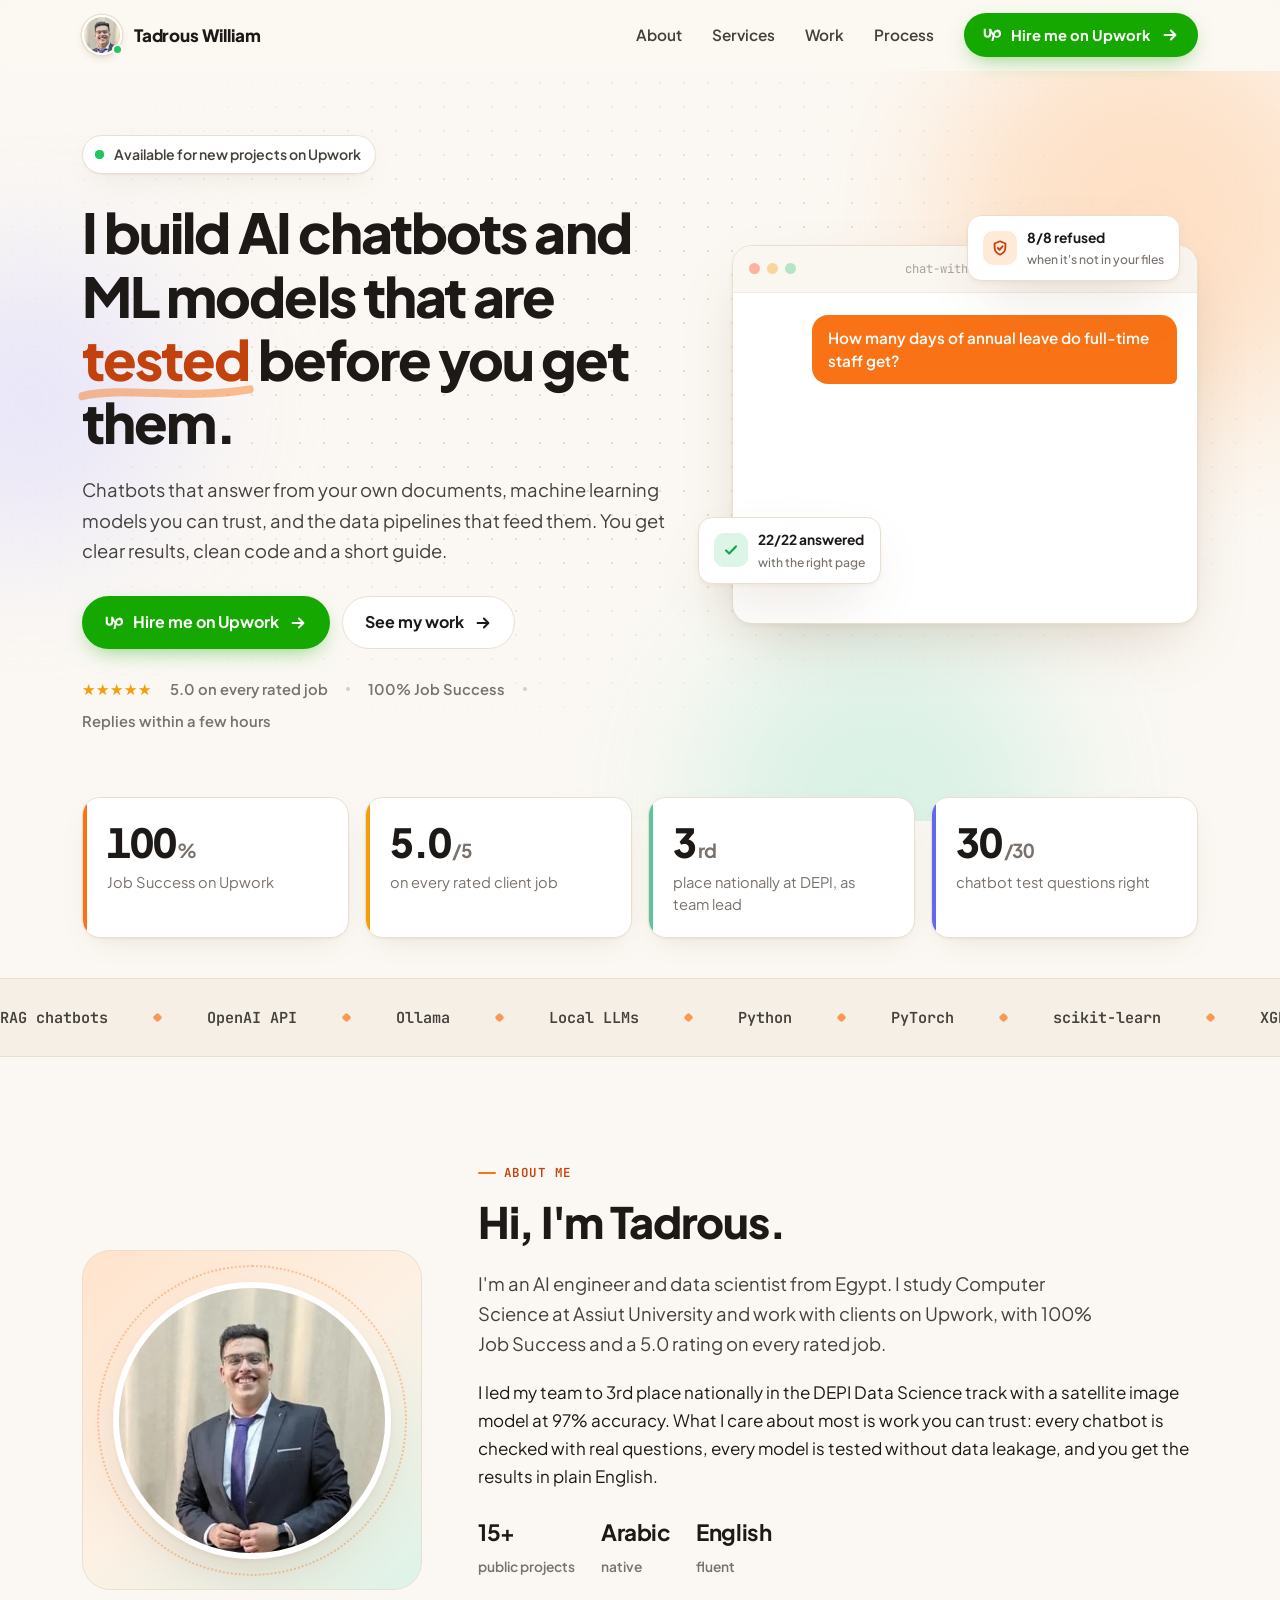
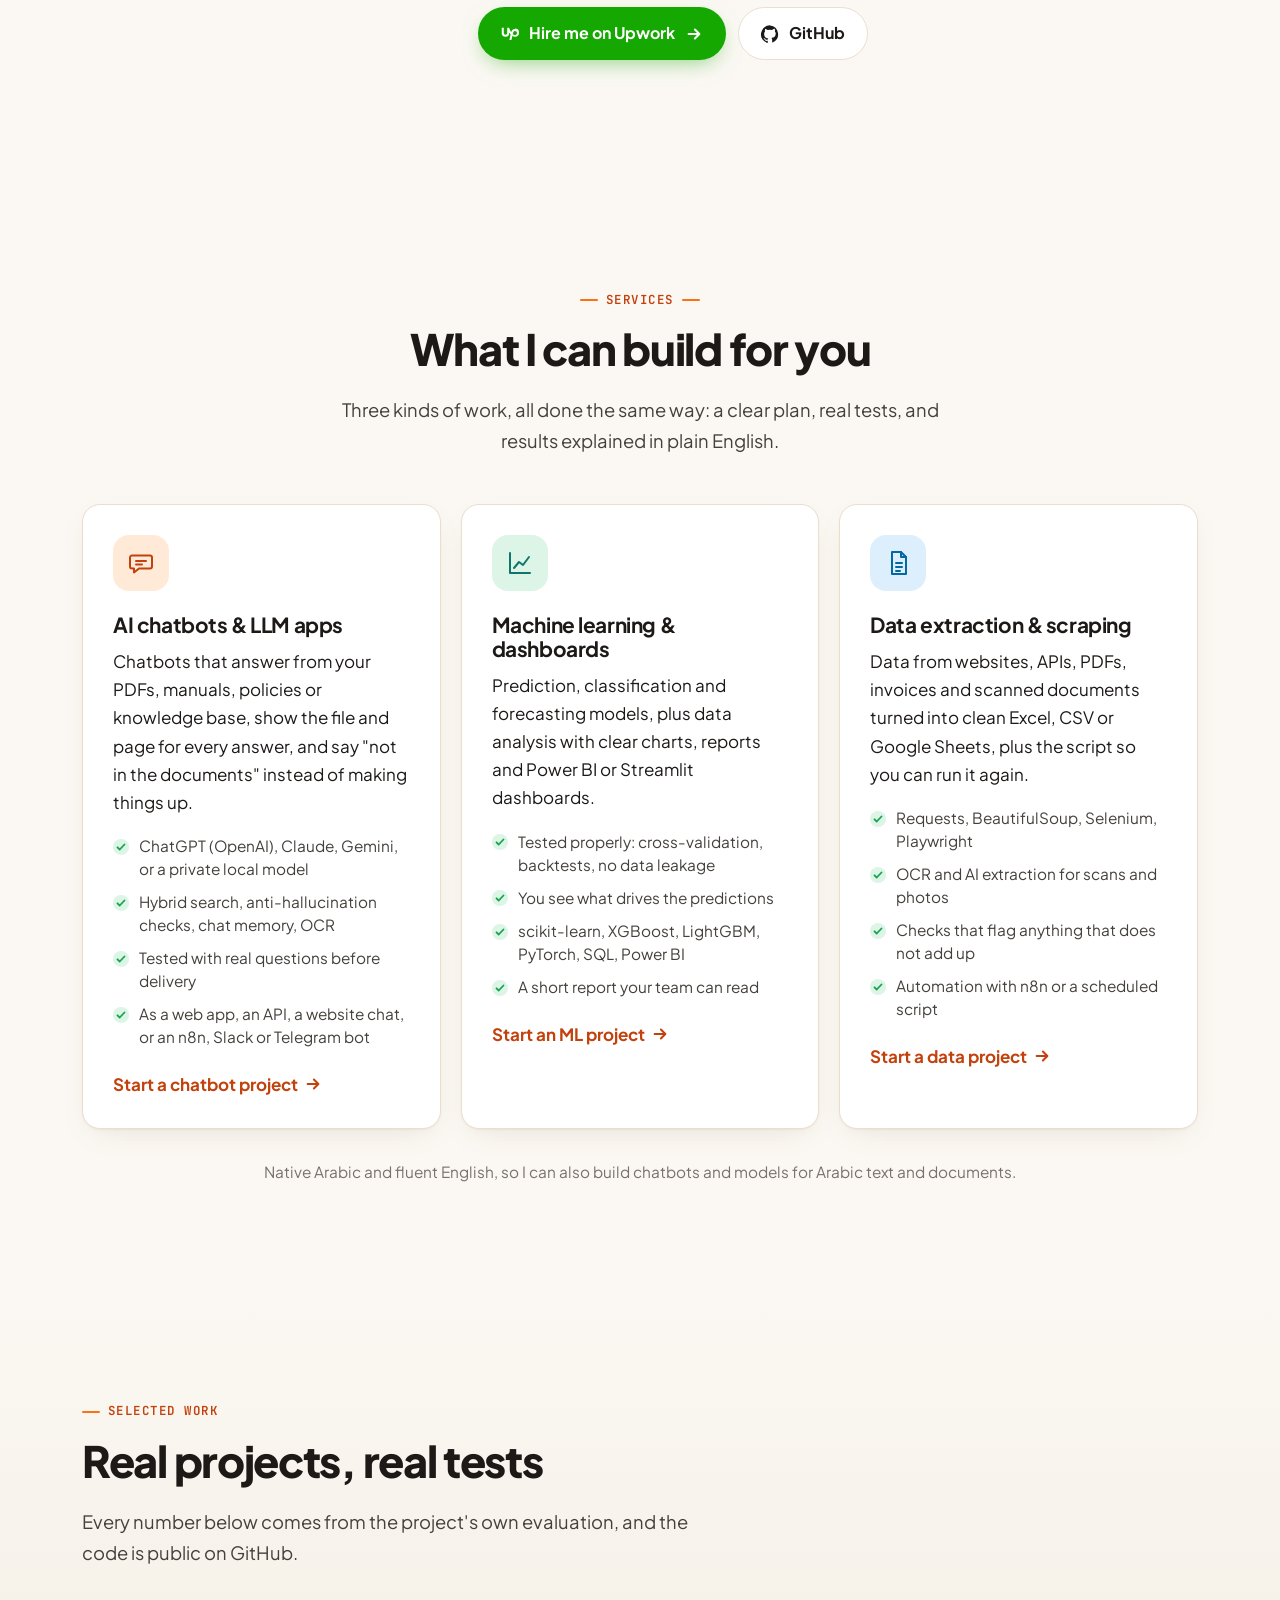
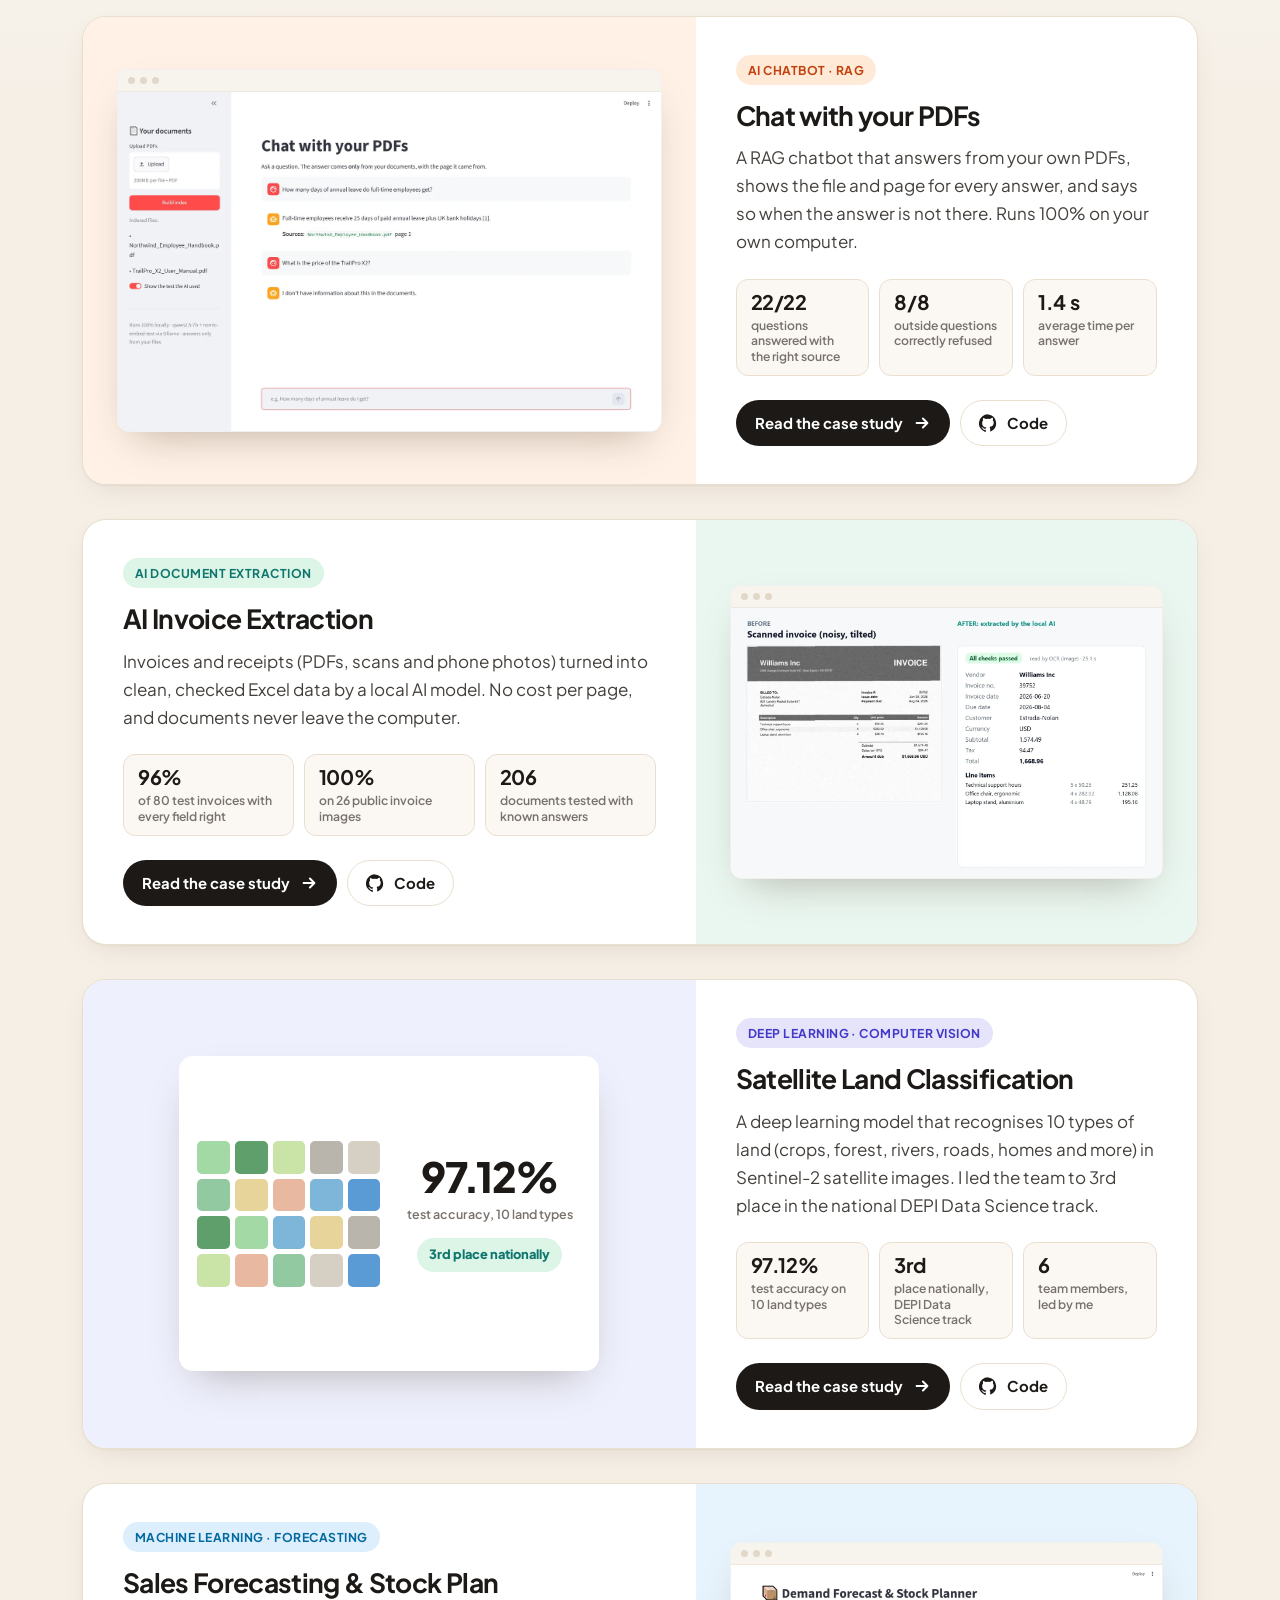
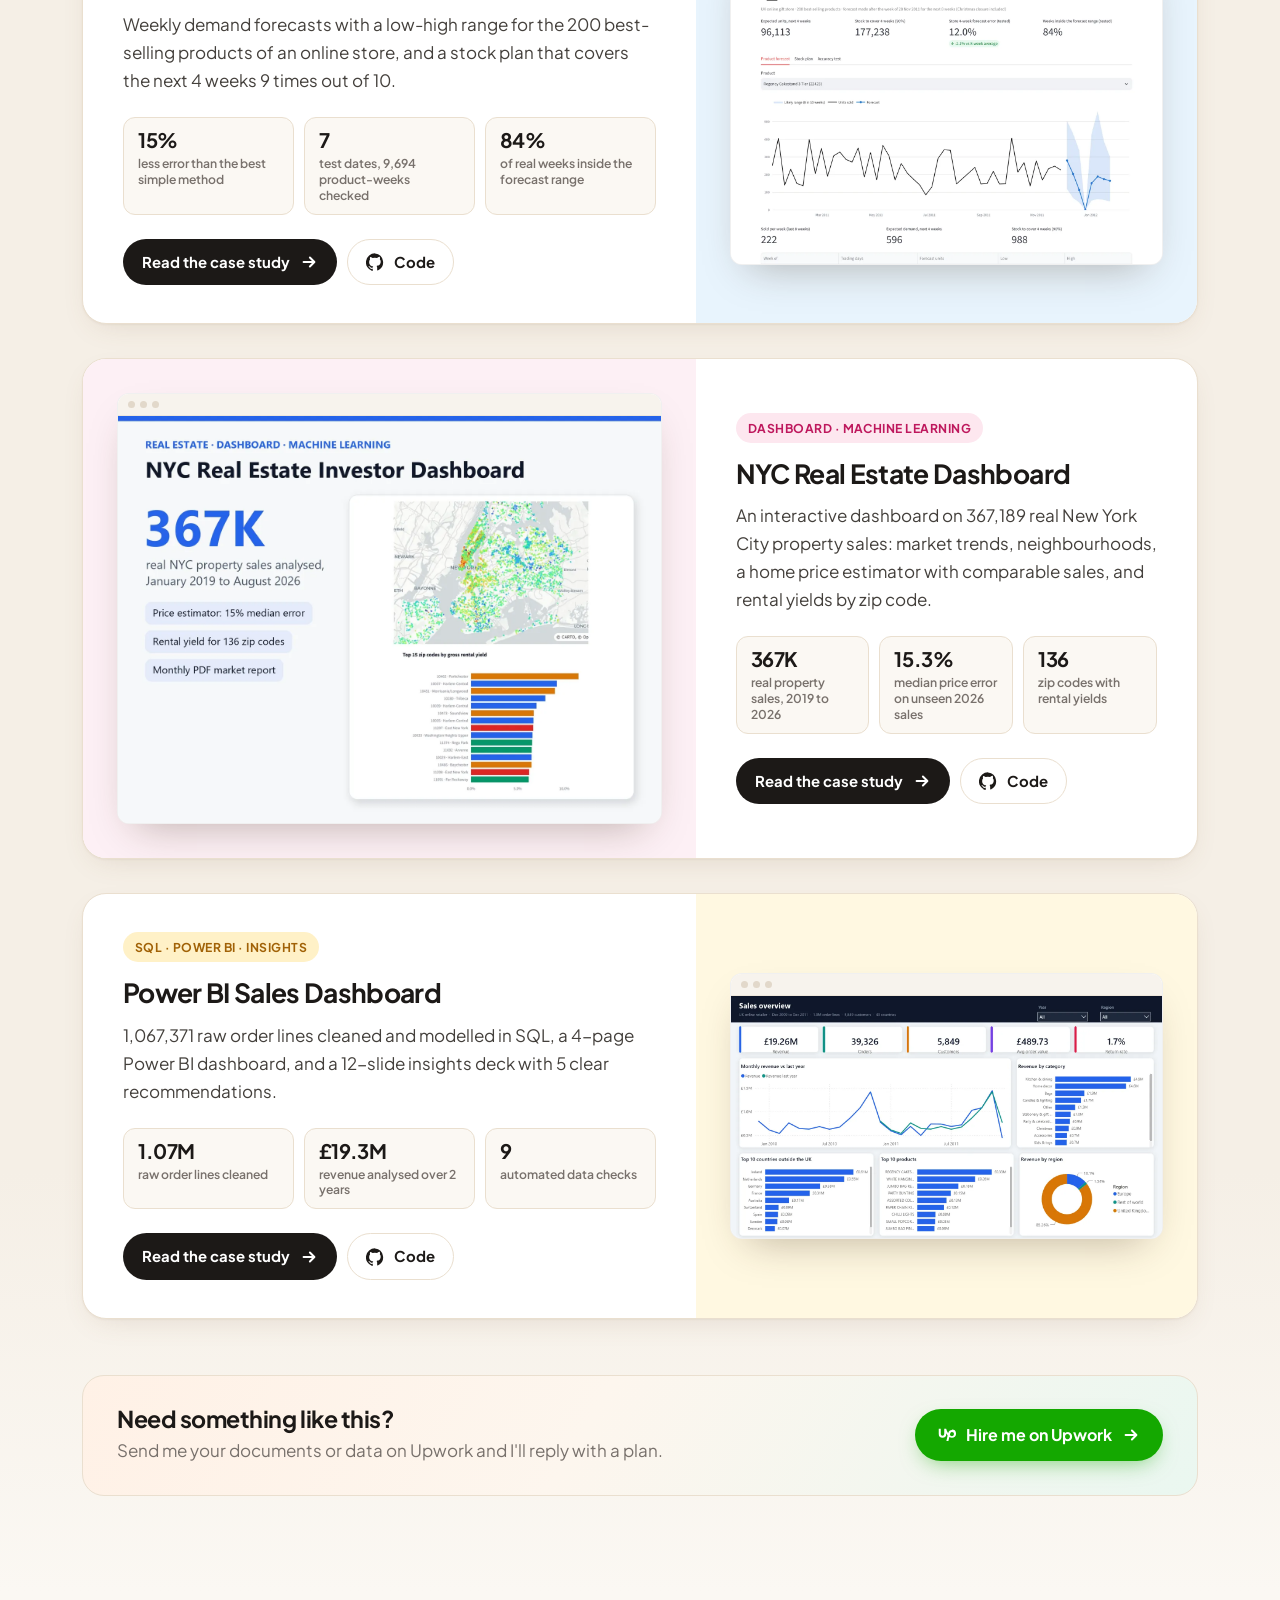
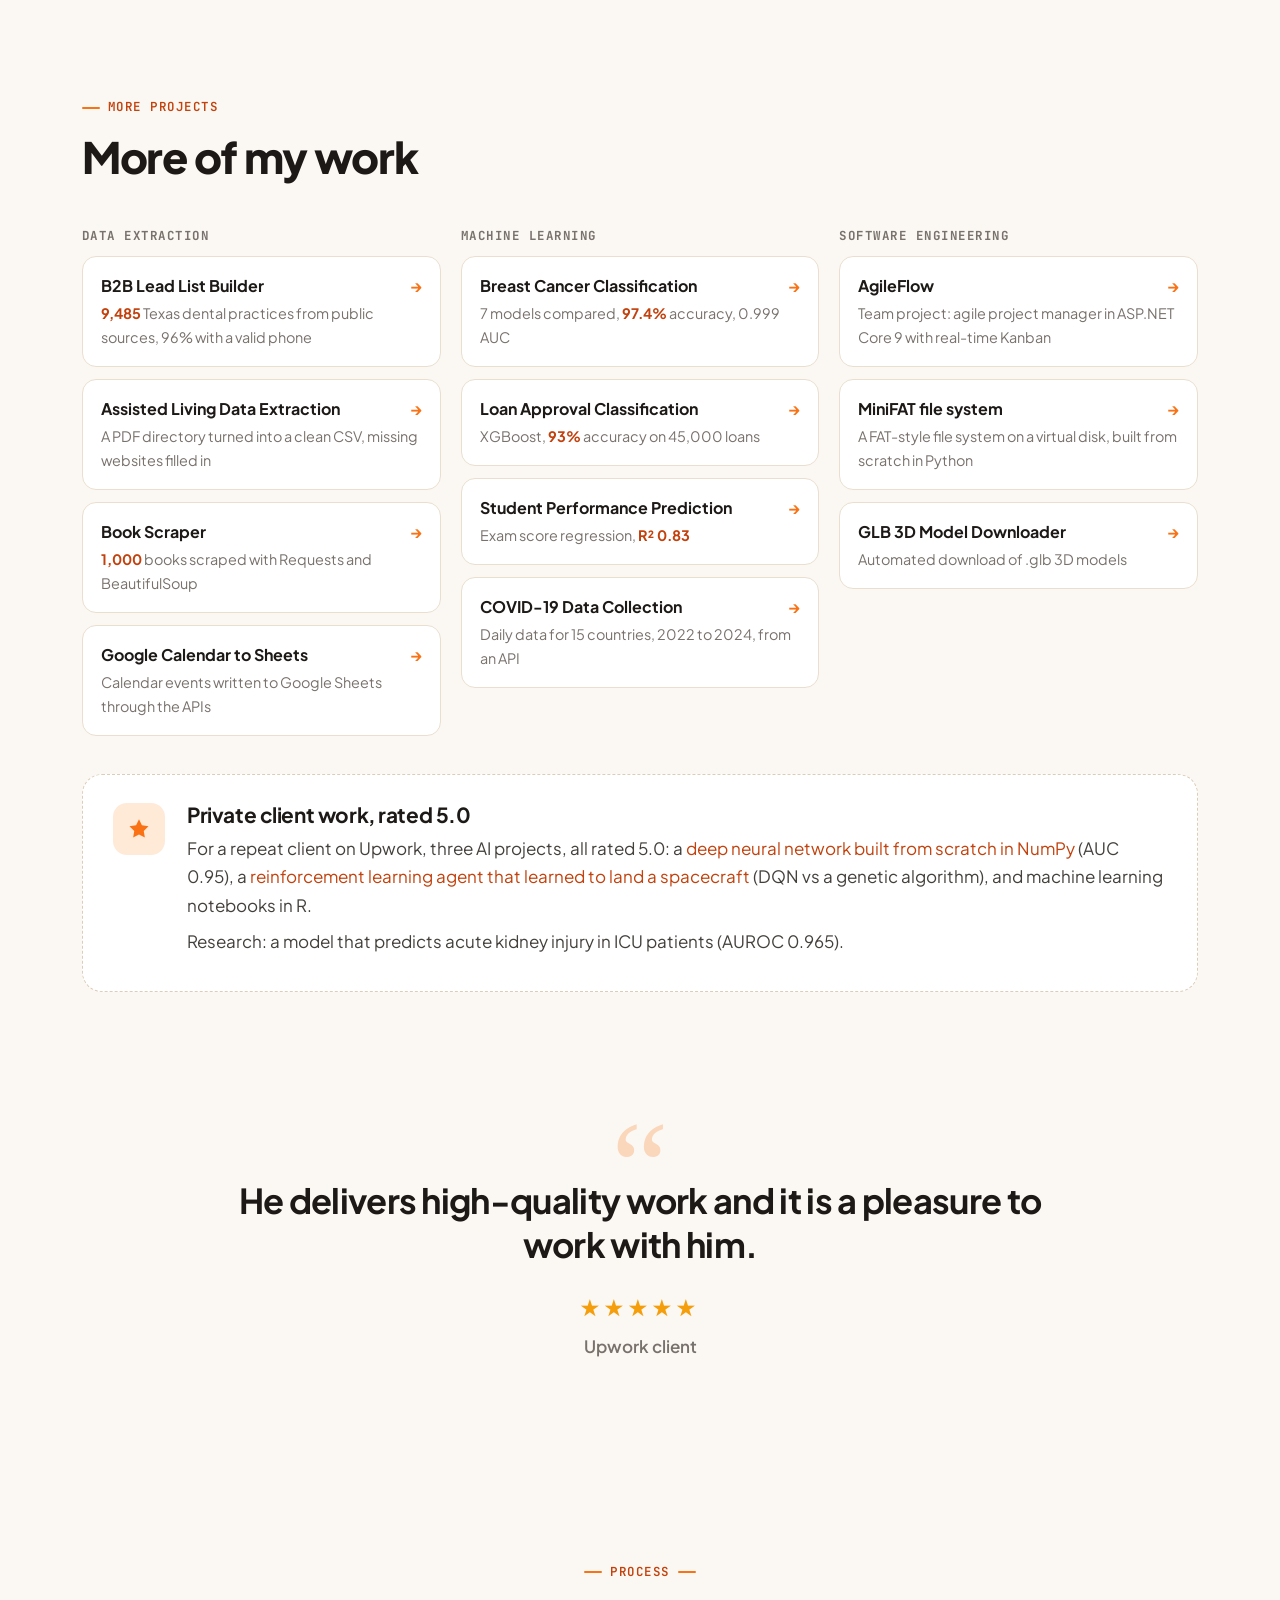
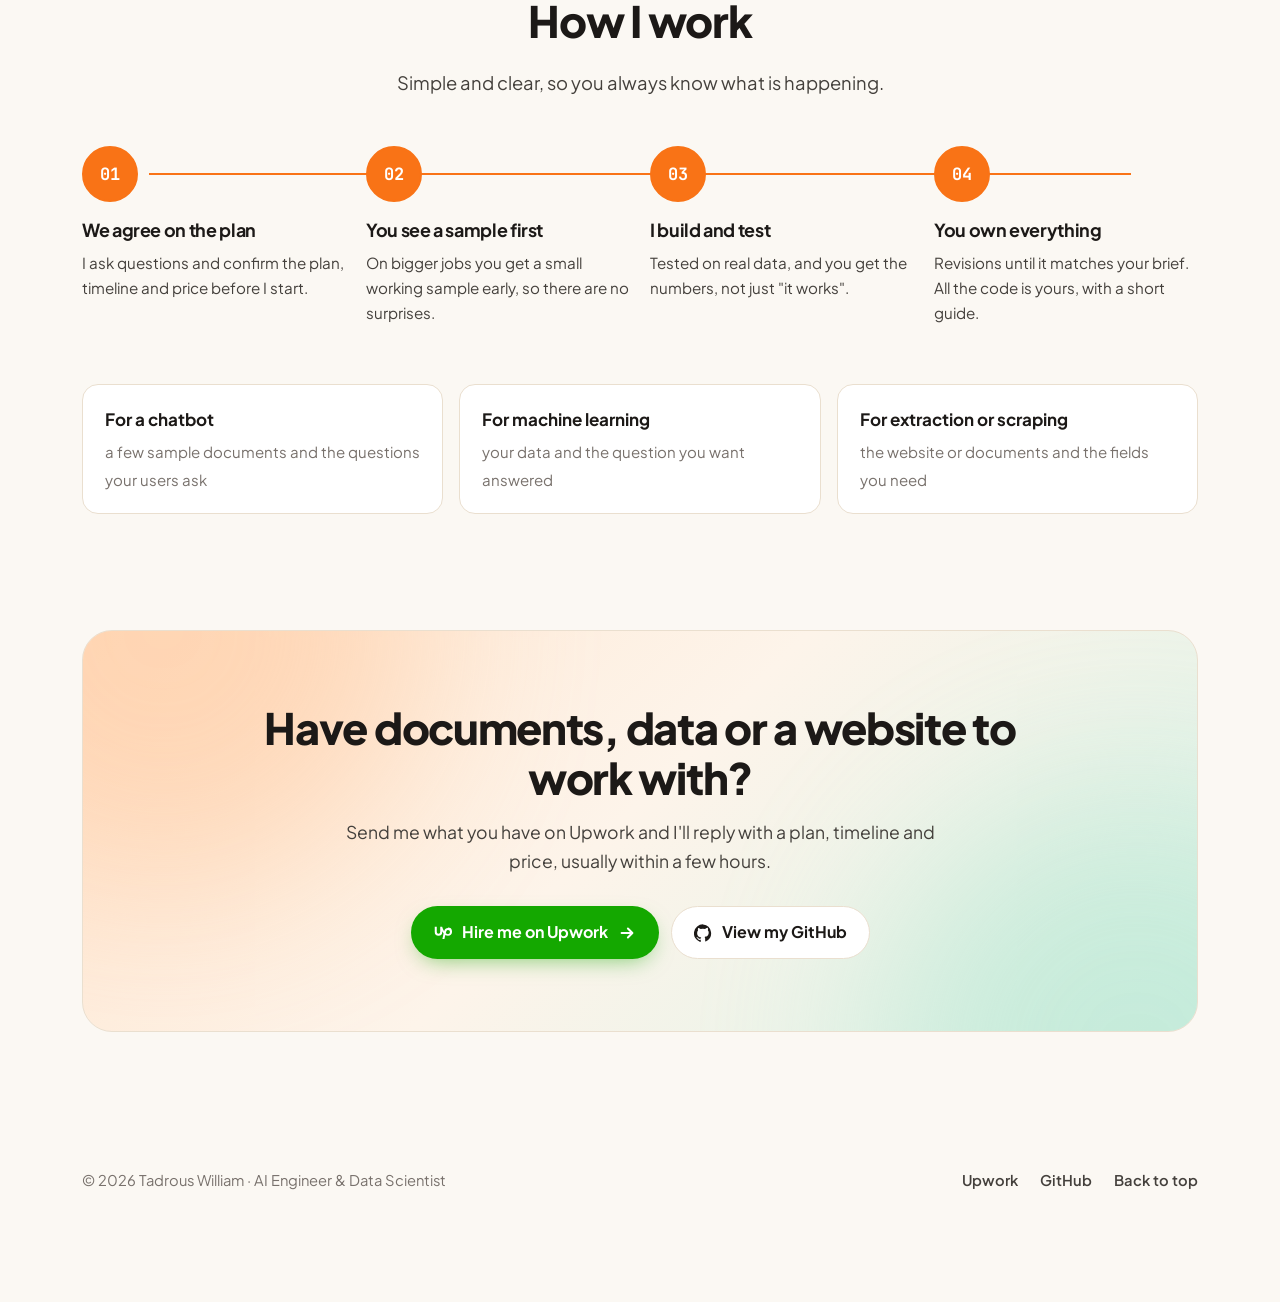
==== commit b98e0a11: "Use my photo in the top bar instead of the TW mark" ====
--- a/index.html
+++ b/index.html
@@ -21,16 +21,16 @@
 <link rel="preconnect" href="https://fonts.googleapis.com">
 <link rel="preconnect" href="https://fonts.gstatic.com" crossorigin>
 <link href="https://fonts.googleapis.com/css2?family=JetBrains+Mono:wght@500;600;700&family=Plus+Jakarta+Sans:wght@400;500;600;700;800&display=swap" rel="stylesheet">
-<link rel="stylesheet" href="assets/css/style.css?v=fecb1129">
+<link rel="stylesheet" href="assets/css/style.css?v=c52320ae">
 <script>document.documentElement.classList.add("js")</script>
-<script src="assets/js/main.js?v=fecb1129" defer></script>
+<script src="assets/js/main.js?v=c52320ae" defer></script>
 <script type="application/ld+json">{"@context":"https://schema.org","@type":"Person","name":"Tadrous William","jobTitle":"AI Engineer & Data Scientist","url":"https://tadrous-william.github.io/","sameAs":["https://www.upwork.com/freelancers/~019622575b1d53884b","https://github.com/Tadrous-William"],"address":{"@type":"PostalAddress","addressCountry":"EG"},"knowsAbout":["Retrieval-augmented generation","Machine learning","Data science","Power BI","Web scraping"]}</script>
 </head>
 <body id="top">
 <a class="skip" href="#main">Skip to content</a>
 <header class="nav">
   <div class="wrap">
-    <a class="brand" href="index.html" aria-label="Tadrous William, home"><span class="mono-mark">TW</span><span>Tadrous William</span></a>
+    <a class="brand" href="index.html" aria-label="Tadrous William, home"><span class="brand-pic"><img src="assets/img/avatar.webp" alt="" width="40" height="40"></span><span>Tadrous William</span></a>
     <nav class="nav-links" aria-label="Main">
       <a href="#about">About</a>
       <a href="#services">Services</a>
--- a/assets/css/style.css
+++ b/assets/css/style.css
@@ -88,6 +88,10 @@
 .nav.scrolled { border-bottom-color: var(--border); background: rgba(251, 248, 243, .92); }
 .nav .wrap { display: flex; align-items: center; justify-content: space-between; height: 70px; gap: 16px; }
 .brand { display: flex; align-items: center; gap: 12px; color: var(--ink); font-weight: 800; letter-spacing: -.01em; text-decoration: none !important; }
+.brand-pic { position: relative; width: 40px; height: 40px; flex: none; }
+.brand-pic img { width: 40px; height: 40px; border-radius: 50%; object-fit: cover; border: 2px solid #fff; box-shadow: 0 0 0 1.5px var(--border), 0 4px 10px -4px rgba(124, 90, 58, .4); transition: transform .3s ease; }
+.brand:hover .brand-pic img { transform: scale(1.08) rotate(-3deg); }
+.brand-pic::after { content: ""; position: absolute; right: -1px; bottom: 0; width: 11px; height: 11px; border-radius: 50%; background: #22C55E; border: 2px solid var(--bg); }
 .mono-mark {
   width: 38px; height: 38px; border-radius: 11px; display: grid; place-items: center;
   background: var(--ink); color: #fff; font-family: var(--mono); font-size: .9rem; font-weight: 700; position: relative; overflow: hidden;
